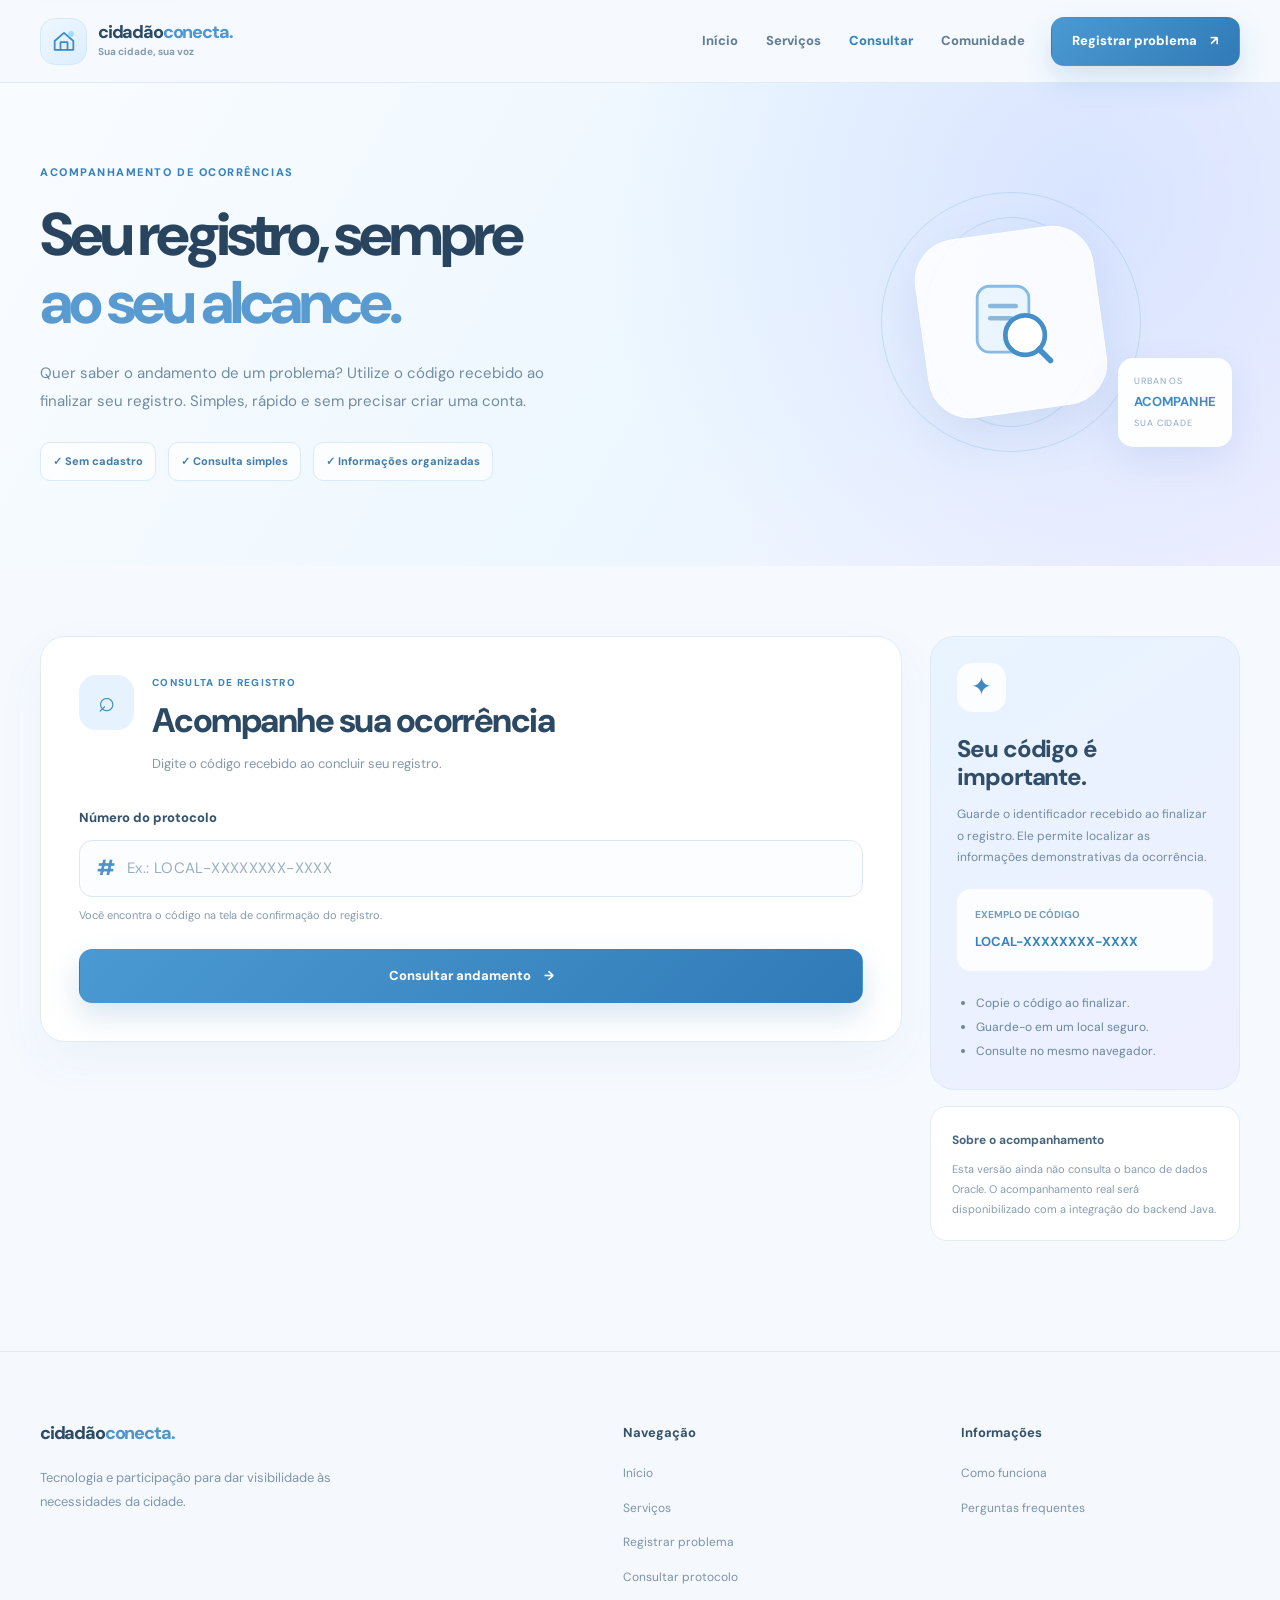
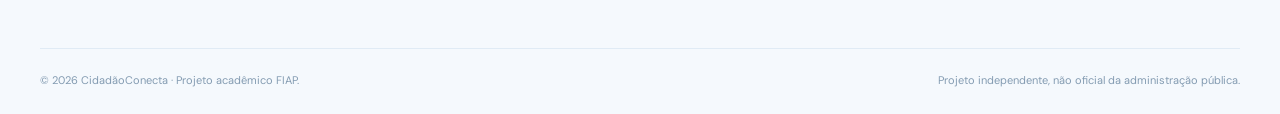
==== frontend/consultar.html @ 9c18b6f5 "feat: versao inicial do CidadaoConecta" ====
<!DOCTYPE html>
<html lang="pt-BR">
<head>
  <meta charset="UTF-8">
  <meta name="viewport"
        content="width=device-width, initial-scale=1.0">
  <meta name="theme-color" content="#f5f9ff">

  <meta name="description"
        content="Consulte o andamento demonstrativo de uma ocorrência no CidadãoConecta utilizando seu protocolo.">

  <title>Consultar ocorrência | CidadãoConecta</title>

  <!-- ESTILOS -->
  <link rel="stylesheet" href="./CSS/style.css">
  <link rel="stylesheet" href="./CSS/consultar.css">

  <!-- SCRIPTS -->
  <script src="./JS/main.js" defer></script>
  <script src="./JS/consultar.js" defer></script>
</head>

<body class="pagina-consultar">

  <a href="#conteudo" class="pular-conteudo">
    Pular para o conteúdo
  </a>

  <!-- CABEÇALHO -->

  <header class="cabecalho" id="topo">
    <div class="container cabecalho-interno">

      <a href="./index.html"
         class="marca"
         aria-label="CidadãoConecta, página inicial">

        <span class="marca-simbolo" aria-hidden="true">
          <svg width="28" height="28"
               viewBox="0 0 48 48"
               fill="none">
            <path d="M8 24L24 10L40 24V39H8V24Z"
                  stroke="currentColor"
                  stroke-width="3"
                  stroke-linecap="round"
                  stroke-linejoin="round"/>

            <path d="M18 39V26H30V39"
                  stroke="currentColor"
                  stroke-width="3"
                  stroke-linecap="round"
                  stroke-linejoin="round"/>

            <circle cx="36" cy="12" r="5"
                    fill="#A2DDF9"/>
          </svg>
        </span>

        <span class="marca-texto">
          <strong>cidadão<span>conecta.</span></strong>
          <small>Sua cidade, sua voz</small>
        </span>
      </a>

      <nav class="navegacao" aria-label="Menu principal">
        <a href="./index.html">Início</a>
        <a href="./servicos.html">Serviços</a>
      </nav>

      <a href="./registrar.html"
         class="botao botao-primario botao-cabecalho">
        Registrar problema
        <span aria-hidden="true">↗</span>
      </a>

      <button class="botao-menu"
              type="button"
              id="botaoMenu"
              aria-label="Abrir menu"
              aria-controls="menuMobile"
              aria-expanded="false">
        <span></span>
        <span></span>
        <span></span>
      </button>
    </div>

    <nav class="menu-mobile"
         id="menuMobile"
         aria-label="Menu para celular"
         hidden>

      <a href="./index.html">Início</a>
      <a href="./servicos.html">Serviços</a>
      <a href="./consultar.html" aria-current="page">
        Consultar protocolo
      </a>

      <a href="./registrar.html"
         class="menu-mobile-destaque">
        Registrar problema
      </a>
    </nav>
  </header>

  <main id="conteudo">

    <!-- APRESENTAÇÃO -->

    <section class="consulta-hero">
      <div class="container consulta-hero-grid">

        <div class="consulta-hero-texto">

          <span class="sobretitulo">
            ACOMPANHAMENTO DE OCORRÊNCIAS
          </span>

          <h1>
            Seu registro, sempre
            <span>ao seu alcance.</span>
          </h1>

          <p>
            Quer saber o andamento de um problema?
            Utilize o código recebido ao finalizar
            seu registro. Simples, rápido e sem precisar
            criar uma conta.
          </p>

          <div class="consulta-beneficios">
            <span>✓ Sem cadastro</span>
            <span>✓ Consulta simples</span>
            <span>✓ Informações organizadas</span>
          </div>

        </div>

        <div class="consulta-ilustracao" aria-hidden="true">
          <div class="consulta-orbita consulta-orbita-um"></div>
          <div class="consulta-orbita consulta-orbita-dois"></div>

          <div class="consulta-icone-grande">
            <svg width="94" height="94"
                 viewBox="0 0 100 100"
                 fill="none">

              <rect x="14" y="12"
                    width="55" height="70"
                    rx="13"
                    fill="#EAF5FF"
                    stroke="#86BBE4"
                    stroke-width="3"/>

              <path d="M28 33H55"
                    stroke="#89B8DC"
                    stroke-width="5"
                    stroke-linecap="round"/>

              <path d="M28 46H50"
                    stroke="#89B8DC"
                    stroke-width="5"
                    stroke-linecap="round"/>

              <circle cx="65" cy="64"
                      r="21"
                      fill="#FFFFFF"
                      stroke="#448FC8"
                      stroke-width="5"/>

              <path d="M80 79L92 91"
                    stroke="#448FC8"
                    stroke-width="6"
                    stroke-linecap="round"/>
            </svg>
          </div>

          <div class="consulta-selo">
            <small>URBAN OS</small>
            <strong>ACOMPANHE</strong>
            <span>SUA CIDADE</span>
          </div>
        </div>

      </div>
    </section>

    <!-- ÁREA DE CONSULTA -->

    <section class="consulta-conteudo"
             aria-labelledby="tituloConsulta">

      <div class="container consulta-layout">

        <div class="consulta-coluna-principal">

          <div class="consulta-painel">

            <div class="consulta-painel-cabecalho">
              <span class="consulta-painel-icone"
                    aria-hidden="true">⌕</span>

              <div>
                <span class="consulta-etiqueta">
                  CONSULTA DE REGISTRO
                </span>

                <h2 id="tituloConsulta">
                  Acompanhe sua ocorrência
                </h2>

                <p>
                  Digite o código recebido ao concluir
                  seu registro.
                </p>
              </div>
            </div>

            <form id="formConsulta" novalidate>

              <label for="protocolo">
                Número do protocolo
              </label>

              <div class="consulta-campo">
                <span aria-hidden="true">#</span>

                <input type="text"
                       id="protocolo"
                       name="protocolo"
                       placeholder="Ex.: LOCAL-XXXXXXXX-XXXX"
                       autocomplete="off"
                       spellcheck="false"
                       maxlength="80"
                       required>
              </div>

              <p class="consulta-campo-ajuda">
                Você encontra o código na tela
                de confirmação do registro.
              </p>

              <div id="mensagemConsulta"
                   class="consulta-mensagem"
                   role="status"
                   aria-live="polite"
                   hidden></div>

              <button type="submit"
                      class="botao botao-primario consulta-botao">
                Consultar andamento
                <span aria-hidden="true">→</span>
              </button>

            </form>
          </div>

          <!-- RESULTADO INICIALMENTE OCULTO -->

          <section id="resultadoConsulta"
                   class="consulta-resultado"
                   aria-labelledby="resultadoTitulo"
                   hidden>

            <div class="resultado-cabecalho">
              <div>
                <span class="consulta-etiqueta">
                  REGISTRO ENCONTRADO
                </span>
                <h2 id="resultadoTitulo">
                  Detalhes da ocorrência
                </h2>
              </div>

              <span class="resultado-status">
                Registro demonstrativo
              </span>
            </div>

            <div class="resultado-protocolo">
              <span>IDENTIFICADOR LOCAL</span>
              <strong id="resultadoCodigo"></strong>
            </div>

            <div class="resultado-informacoes">

              <div class="resultado-item">
                <small>Título</small>
                <strong id="resultadoNome"></strong>
              </div>

              <div class="resultado-item">
                <small>Categoria</small>
                <strong id="resultadoCategoria"></strong>
              </div>

              <div class="resultado-item">
                <small>Bairro</small>
                <strong id="resultadoBairro"></strong>
              </div>

              <div class="resultado-item">
                <small>Cidade / UF</small>
                <strong id="resultadoCidade"></strong>
              </div>

              <div class="resultado-item">
                <small>Data do registro</small>
                <strong id="resultadoData"></strong>
              </div>

              <div class="resultado-item">
                <small>Situação</small>
                <strong id="resultadoSituacao">
                  Registrada localmente
                </strong>
              </div>

            </div>

            <div class="resultado-descricao">
              <h3>Descrição do problema</h3>
              <p id="resultadoDescricao"></p>
            </div>

            <!-- HISTÓRICO -->

            <div class="resultado-historico">

              <span class="consulta-etiqueta">
                HISTÓRICO DA OCORRÊNCIA
              </span>

              <h3>Andamento do registro</h3>

              <ol class="consulta-linha-tempo">

                <li class="concluido">
                  <span class="historico-marcador"
                        aria-hidden="true">✓</span>

                  <div>
                    <strong>Registro demonstrativo criado</strong>
                    <p id="historicoData"></p>
                  </div>
                </li>

                <li class="pendente">
                  <span class="historico-marcador"
                        aria-hidden="true"></span>

                  <div>
                    <strong>Aguardando integração</strong>
                    <p>
                      Ainda não existe análise de um
                      órgão público para este registro.
                    </p>
                  </div>
                </li>

              </ol>
            </div>

            <div class="resultado-aviso">
              <span aria-hidden="true">ⓘ</span>
              <p>
                Este registro foi salvo apenas neste
                navegador, como demonstração acadêmica.
                Não representa um protocolo oficial
                nem uma solicitação enviada à prefeitura.
              </p>
            </div>

            <div class="resultado-acoes">
              <button type="button"
                      id="novaConsulta"
                      class="botao botao-secundario">
                Consultar outro protocolo
              </button>

              <a href="./registrar.html"
                 class="botao botao-primario">
                Registrar outro problema
                <span aria-hidden="true">↗</span>
              </a>
            </div>

          </section>

        </div>

        <!-- INFORMAÇÕES LATERAIS -->

        <aside class="consulta-ajuda"
               aria-label="Orientações sobre a consulta">

          <div class="consulta-ajuda-card">

            <span class="ajuda-icone-consulta"
                  aria-hidden="true">✦</span>

            <h2>Seu código é importante.</h2>

            <p>
              Guarde o identificador recebido
              ao finalizar o registro.
              Ele permite localizar as informações
              demonstrativas da ocorrência.
            </p>

            <div class="consulta-exemplo">
              <small>EXEMPLO DE CÓDIGO</small>
              <strong>LOCAL-XXXXXXXX-XXXX</strong>
            </div>

            <ul class="consulta-dicas">
              <li>Copie o código ao finalizar.</li>
              <li>Guarde-o em um local seguro.</li>
              <li>Consulte no mesmo navegador.</li>
            </ul>
          </div>

          <div class="consulta-nota">

            <strong>Sobre o acompanhamento</strong>

            <p>
              Esta versão ainda não consulta
              o banco de dados Oracle.
              O acompanhamento real será
              disponibilizado com a integração
              do backend Java.
            </p>
          </div>

        </aside>

      </div>
    </section>

  </main>

  <!-- RODAPÉ -->

  <footer class="rodape">
    <div class="container">

      <div class="rodape-principal">

        <div class="rodape-marca">
          <strong>cidadão<span>conecta.</span></strong>

          <p>
            Tecnologia e participação para dar
            visibilidade às necessidades da cidade.
          </p>
        </div>

        <div class="rodape-links">
          <strong>Navegação</strong>

          <a href="./index.html">Início</a>
          <a href="./servicos.html">Serviços</a>
          <a href="./registrar.html">Registrar problema</a>
          <a href="./consultar.html">Consultar protocolo</a>
        </div>

        <div class="rodape-links">
          <strong>Informações</strong>

          <a href="./index.html#como-funciona">
            Como funciona
          </a>

          <a href="./index.html#duvidas">
            Perguntas frequentes
          </a>
        </div>
      </div>

      <div class="rodape-inferior">
        <span>
          © 2026 CidadãoConecta · Projeto acadêmico FIAP.
        </span>

        <span>
          Projeto independente, não oficial
          da administração pública.
        </span>
      </div>

    </div>
  </footer>

</body>
</html>
---- frontend/CSS/style.css ----
/* ======================================================
   CIDADÃOCONECTA — URBAN OS
   STYLE.CSS — ESTILOS GLOBAIS + PÁGINA INICIAL

   Estrutura:
   frontend/
     CSS/style.css
     CSS/servicos.css
     CSS/registrar.css
     JS/main.js
     JS/registrar.js
     index.html
     servicos.html
     registrar.html
   ====================================================== */

@import url("https://fonts.googleapis.com/css2?family=DM+Sans:wght@400;500;600;700;800&display=swap");

/* ======================================================
   01 — IDENTIDADE VISUAL
   ====================================================== */

:root {
  --azul-escuro: #253f59;
  --azul-medio: #367fbb;
  --azul: #428fc9;
  --azul-claro: #e5f2fc;
  --azul-suave: #f2f8ff;

  --branco: #ffffff;
  --fundo: #f6faff;

  --texto: #28445f;
  --texto-secundario: #728ca4;

  --borda: #e0ebf5;
  --verde: #238b65;

  --raio: 18px;
  --container: 1200px;

  --sombra: 0 18px 45px rgba(45, 91, 139, 0.08);

  --fonte: "DM Sans", "Segoe UI", Arial, sans-serif;
}

/* ======================================================
   02 — RESET E CONFIGURAÇÕES GERAIS
   ====================================================== */

*,
*::before,
*::after {
  box-sizing: border-box;
}

html {
  scroll-behavior: smooth;
}

body {
  margin: 0;
  min-width: 320px;

  background: var(--fundo);
  color: var(--texto);

  font-family: var(--fonte);
  font-size: 14px;
  line-height: 1.65;

  -webkit-font-smoothing: antialiased;
}

[hidden] {
  display: none !important;
}

a {
  color: inherit;
  text-decoration: none;
}

button,
input,
textarea,
select {
  font: inherit;
}

button {
  cursor: pointer;
}

img,
svg {
  max-width: 100%;
}

img {
  height: auto;
}

h1,
h2,
h3,
p {
  margin-top: 0;
}

h1,
h2,
h3 {
  line-height: 1.2;
  letter-spacing: -0.045em;
}

h1 {
  font-weight: 800;
}

h2 {
  font-size: clamp(28px, 3vw, 42px);
  font-weight: 800;
}

h3 {
  font-size: 20px;
  font-weight: 800;
}

p {
  line-height: 1.8;
}

:focus-visible {
  outline: 3px solid #4c9edc;
  outline-offset: 3px;
}

.container {
  width: min(calc(100% - 48px), var(--container));
  margin-inline: auto;
}

/* Acessibilidade */

.pular-conteudo {
  position: fixed;
  z-index: 1000;

  top: -100px;
  left: 15px;

  padding: 12px 20px;

  background: #ffffff;
  border: 1px solid var(--borda);
  border-radius: 10px;

  color: var(--azul-escuro);
  box-shadow: var(--sombra);
}

.pular-conteudo:focus {
  top: 12px;
}

/* ======================================================
   03 — CABEÇALHO GLOBAL
   ====================================================== */

.cabecalho {
  position: relative;
  z-index: 50;

  background: rgba(246, 250, 255, 0.93);
  border-bottom: 1px solid var(--borda);

  backdrop-filter: blur(18px);
  -webkit-backdrop-filter: blur(18px);
}

.cabecalho-interno {
  display: flex;
  align-items: center;
  gap: 26px;

  min-height: 82px;
}

.marca {
  display: inline-flex;
  align-items: center;
  gap: 11px;

  flex-shrink: 0;
}

.marca-simbolo {
  display: grid;
  place-items: center;

  width: 47px;
  height: 47px;

  flex-shrink: 0;

  color: #398bc9;

  background: linear-gradient(
    140deg,
    #eef8ff,
    #dceeff
  );

  border: 1px solid #d3e8f9;
  border-radius: 15px;
}

.marca-simbolo svg {
  display: block;
}

.marca-texto {
  display: flex;
  flex-direction: column;
  gap: 0;
}

.marca-texto strong,
.rodape-marca strong {
  color: #2b4b66;

  font-size: 18px;
  font-weight: 800;
  letter-spacing: -0.065em;

  line-height: 1.3;
}

.marca-texto strong span,
.rodape-marca strong span {
  color: #4e96cf;
}

.marca-texto small {
  color: #829bb2;

  font-size: 10px;
  font-weight: 700;
}

/* Navegação desktop */

.navegacao {
  display: flex;
  align-items: center;
  justify-content: flex-end;
  gap: 28px;

  margin-left: auto;
}

.navegacao a {
  position: relative;

  color: #617e98;

  font-size: 13px;
  font-weight: 800;

  transition: color 0.2s ease;
}

.navegacao a:hover,
.navegacao a.ativo,
.navegacao a[aria-current="page"] {
  color: #2f83c0;
}

/* ======================================================
   04 — BOTÕES GLOBAIS
   ====================================================== */

.botao {
  display: inline-flex;
  align-items: center;
  justify-content: center;
  gap: 13px;

  min-height: 49px;
  padding: 12px 20px;

  border: 1px solid transparent;
  border-radius: 13px;

  font-size: 13px;
  font-weight: 800;
  line-height: 1.4;

  text-align: center;
  text-decoration: none;

  cursor: pointer;

  transition:
    background 0.2s ease,
    transform 0.2s ease,
    box-shadow 0.2s ease,
    border-color 0.2s ease;
}

.botao:hover {
  transform: translateY(-2px);
}

.botao:active {
  transform: translateY(0);
}

.botao-primario {
  color: #ffffff;

  background: linear-gradient(
    135deg,
    #4b99d2,
    #307bb7
  );

  box-shadow:
    0 13px 30px rgba(48, 123, 183, 0.19);
}

.botao-primario:hover {
  color: #ffffff;

  background: linear-gradient(
    135deg,
    #3988c6,
    #296fa9
  );

  box-shadow:
    0 17px 34px rgba(48, 123, 183, 0.23);
}

.botao-secundario {
  color: #386d98;

  background: rgba(255, 255, 255, 0.88);
  border-color: #d2e4f3;
}

.botao-secundario:hover {
  background: #eaf5ff;
  color: #286da4;
}

.botao-cabecalho {
  flex-shrink: 0;
}

.botao-grande {
  min-height: 57px;
  padding: 16px 23px;

  font-size: 14px;
}

.botao-icone {
  font-size: 24px;
  line-height: 1;
}

/* ======================================================
   05 — MENU MOBILE
   ====================================================== */

.botao-menu {
  display: none;
  flex-direction: column;
  justify-content: center;
  gap: 5px;

  width: 42px;
  height: 42px;

  margin-left: auto;
  padding: 11px;

  background: #e5f2fc;

  border: 1px solid #d6e8f8;
  border-radius: 12px;
}

.botao-menu span {
  width: 100%;
  height: 2px;

  background: #397db3;
  border-radius: 10px;
}

.menu-mobile {
  display: none;
}

/* ======================================================
   06 — COMPONENTES DE SEÇÕES
   ====================================================== */

.secao {
  padding: 100px 0;
}

.sobretitulo {
  display: block;

  margin-bottom: 20px;

  color: #3681c0;

  font-size: 11px;
  font-weight: 800;
  letter-spacing: 0.14em;
}

.cabecalho-secao {
  display: flex;
  align-items: flex-end;
  justify-content: space-between;
  gap: 35px;

  margin-bottom: 40px;
}

.cabecalho-secao h2 {
  margin-bottom: 0;
}

.cabecalho-secao > p {
  max-width: 420px;
  margin: 0;

  color: var(--texto-secundario);
  font-size: 14px;
}

.cabecalho-secao.centralizado {
  flex-direction: column;
  align-items: center;

  gap: 8px;

  text-align: center;
}

.cabecalho-secao.centralizado p {
  max-width: 570px;
}

.link-texto {
  display: inline-flex;
  align-items: center;
  gap: 12px;

  color: #347fb9;
  font-weight: 800;
}

.link-texto:hover {
  color: #205e91;
}

/* ======================================================
   07 — HOME: HERO PRINCIPAL
   ====================================================== */

.hero {
  position: relative;
  overflow: hidden;

  padding: 115px 0 100px;

  background:
    radial-gradient(
      circle at 78% 36%,
      rgba(207, 224, 255, 0.67),
      transparent 42%
    ),
    linear-gradient(
      115deg,
      #f8fcff,
      #edf7ff 56%,
      #eeefff
    );
}

.hero-grid {
  display: grid;

  grid-template-columns:
    minmax(0, 1fr)
    minmax(0, 1fr);

  align-items: center;
  gap: 42px;
}

.hero-conteudo {
  position: relative;
  z-index: 2;

  min-width: 0;
}

.etiqueta {
  display: inline-flex;
  align-items: center;
  gap: 10px;

  padding: 8px 14px;
  margin-bottom: 28px;

  color: #3281bd;
  background: rgba(255, 255, 255, 0.78);

  border: 1px solid #d5e8f8;
  border-radius: 40px;

  font-size: 10px;
  font-weight: 800;
  letter-spacing: 0.1em;
}

.etiqueta-ponto,
.ponto-online {
  display: inline-block;

  width: 8px;
  height: 8px;

  flex-shrink: 0;

  background: #62c8b3;
  border-radius: 50%;

  box-shadow:
    0 0 0 4px rgba(98, 200, 179, 0.14);
}

.hero h1 {
  max-width: 610px;

  margin-bottom: 25px;

  color: var(--azul-escuro);

  font-size: clamp(46px, 5.2vw, 72px);
  line-height: 1.07;
  letter-spacing: -0.07em;
}

.hero h1 span {
  display: block;
  color: #5c9bd0;
}

.hero-descricao {
  max-width: 550px;

  color: #6e8ba5;
  font-size: 16px;
}

.hero-botoes {
  display: flex;
  flex-wrap: wrap;
  gap: 12px;

  margin-top: 33px;
}

.hero-confiança {
  display: flex;
  align-items: center;
  gap: 12px;

  margin-top: 35px;

  color: #7b95ac;
  font-size: 12px;
}

.hero-confiança strong {
  display: block;
  color: #4b6d8b;
}

.icone-confiança {
  display: grid;
  place-items: center;

  width: 40px;
  height: 40px;

  flex-shrink: 0;

  color: #3e8dc3;
  background: #e2f1fc;

  border-radius: 13px;
}

/* ======================================================
   08 — HOME: ILUSTRAÇÃO DA CIDADE
   ====================================================== */

.urban-visual {
  position: relative;

  display: grid;
  place-items: center;

  min-width: 0;
  min-height: 490px;
}

.urban-grade {
  position: absolute;
  inset: 35px;

  opacity: 0.22;

  background-image:
    radial-gradient(#78acdc 1px, transparent 1px);

  background-size: 24px 24px;

  mask-image:
    radial-gradient(circle, #000, transparent 74%);
}

.urban-orbita {
  position: absolute;

  width: 96%;
  aspect-ratio: 1;

  border: 1px solid rgba(130, 181, 224, 0.25);
  border-radius: 50%;
}

.urban-painel {
  position: relative;
  z-index: 2;

  width: 100%;
  overflow: hidden;

  background: rgba(255, 255, 255, 0.64);

  border: 1px solid #ffffff;
  border-radius: 29px;

  box-shadow:
    0 28px 80px rgba(70, 120, 180, 0.15);

  backdrop-filter: blur(15px);
  -webkit-backdrop-filter: blur(15px);
}

.urban-painel-topo,
.urban-painel-base {
  display: flex;
  justify-content: space-between;
  align-items: center;
  gap: 12px;

  padding: 17px 21px;

  color: #7298b6;

  font-size: 9px;
  font-weight: 800;
  letter-spacing: 0.1em;
}

.urban-painel-topo span {
  display: flex;
  align-items: center;
  gap: 9px;
}

.cidade-ilustracao {
  display: block;

  width: 100%;
  height: auto;
}

.urban-painel-base {
  border-top: 1px solid #e1eff8;
}

.cartao-flutuante {
  position: absolute;
  z-index: 3;

  display: flex;
  align-items: center;
  gap: 11px;

  padding: 14px 17px;

  background: rgba(255, 255, 255, 0.94);

  border: 1px solid #ffffff;
  border-radius: 18px;

  box-shadow:
    0 18px 45px rgba(58, 105, 161, 0.13);
}

.flutuante-superior {
  top: 70px;
  right: -22px;
}

.flutuante-inferior {
  bottom: 30px;
  left: -28px;
}

.flutuante-icone {
  display: grid;
  place-items: center;

  width: 36px;
  height: 36px;

  border-radius: 11px;
  font-size: 18px;
}

.flutuante-icone.azul {
  color: #397fbb;
  background: #e4f2fc;
}

.flutuante-icone.lilas {
  color: #7778ca;
  background: #eeeefe;
}

.cartao-flutuante small {
  display: block;

  color: #91a4b5;
  font-size: 10px;
}

.cartao-flutuante strong {
  display: block;

  color: #315470;
  font-size: 12px;
}

.flutuante-check {
  display: grid;
  place-items: center;

  width: 22px;
  height: 22px;

  color: #279a72;
  background: #e0f6ee;

  border-radius: 50%;
}

/* ======================================================
   09 — HOME: SERVIÇOS
   ====================================================== */

.servicos {
  background: #ffffff;
}

.grade-servicos {
  display: grid;
  grid-template-columns: repeat(3, minmax(0, 1fr));
  gap: 18px;
}

.servico-card {
  display: flex;
  flex-direction: column;
  align-items: flex-start;

  min-width: 0;
  min-height: 305px;
  padding: 29px;

  background: #f8fbfe;

  border: 1px solid var(--borda);
  border-radius: 25px;

  transition:
    transform 0.2s ease,
    border-color 0.2s ease,
    box-shadow 0.2s ease;
}

a.servico-card:hover {
  transform: translateY(-4px);

  border-color: #a8cfee;

  box-shadow:
    0 18px 40px rgba(63, 118, 174, 0.07);
}

.servico-destaque {
  background:
    linear-gradient(135deg, #e8f5ff, #f4f7ff);

  border-color: #cae2f7;
}

.servico-numero {
  color: #739abb;

  font-size: 10px;
  font-weight: 800;
  letter-spacing: 0.12em;
}

.servico-icone {
  display: grid;
  place-items: center;

  width: 55px;
  height: 55px;

  margin: 24px 0;

  color: #3d8cca;
  background: #e1f1fc;

  border-radius: 17px;

  font-size: 29px;
  line-height: 1;
}

.servico-card h3 {
  margin-bottom: 10px;

  color: #2b4963;
}

.servico-card p {
  margin: 0 0 24px;

  color: #7690a9;
  font-size: 13px;
}

.servico-rodape {
  display: flex;
  justify-content: space-between;
  gap: 15px;

  width: 100%;
  margin-top: auto;

  color: #3f86bd;

  font-size: 12px;
  font-weight: 800;
}

/* ======================================================
   10 — HOME: CATEGORIAS
   ====================================================== */

.categorias {
  background: #f5faff;
}

.categorias-layout {
  display: grid;
  grid-template-columns:
    minmax(0, 0.85fr)
    minmax(0, 1.15fr);

  align-items: center;
  gap: 80px;
}

.categorias-apresentacao h2 span,
.acompanhamento-texto h2 span {
  display: block;
  color: #609ed1;
}

.categorias-apresentacao > p,
.acompanhamento-texto > p {
  color: #758ea5;
  font-size: 14px;
}

.categorias-decoracao {
  position: relative;

  width: 160px;
  height: 95px;

  margin-top: 42px;
}

.categorias-decoracao span {
  position: absolute;

  width: 70px;
  height: 70px;

  border: 1px solid #a9cbe6;
  border-radius: 50%;
}

.categorias-decoracao span:nth-child(2) {
  left: 38px;
  top: 14px;
}

.categorias-decoracao b {
  position: absolute;

  top: 22px;
  left: 40px;

  color: #4b94c9;
  font-size: 25px;
}

.grade-categorias {
  display: grid;
  grid-template-columns: repeat(2, minmax(0, 1fr));
  gap: 15px;
}

.categoria-card {
  min-width: 0;
  min-height: 180px;
  padding: 25px;

  background: #ffffff;

  border: 1px solid #e0eaf3;
  border-radius: 22px;
}

.categoria-card h3 {
  margin: 16px 0 8px;
  font-size: 17px;
}

.categoria-card p {
  margin: 0;

  color: #7c94aa;
  font-size: 12px;
}

.categoria-larga {
  display: flex;
  align-items: center;
  gap: 22px;

  grid-column: 1 / -1;

  min-height: 140px;
}

.categoria-larga h3 {
  margin-top: 0;
}

.categoria-icone {
  display: grid;
  place-items: center;

  width: 49px;
  height: 49px;

  flex-shrink: 0;

  color: #428bc4;
  background: #e4f2ff;

  border-radius: 15px;
  font-size: 24px;
}

.categoria-lilas {
  color: #7975c8;
  background: #eeedff;
}

.categoria-ciano {
  color: #3997b6;
  background: #e6f7fc;
}

.categoria-verde {
  color: #419b88;
  background: #e7f8f1;
}

.categoria-perola {
  color: #7185c8;
  background: #f0f0fc;
}

/* ======================================================
   11 — HOME: COMO FUNCIONA
   ====================================================== */

.funcionamento {
  background: #ffffff;
}

.grade-etapas {
  display: grid;
  grid-template-columns: repeat(3, minmax(0, 1fr));
  gap: 22px;
}

.etapa-card {
  position: relative;

  min-width: 0;
  padding: 30px;

  background: #f7fbff;

  border: 1px solid var(--borda);
  border-radius: 24px;
}

.etapa-numero {
  color: #5d94c0;

  font-size: 11px;
  font-weight: 800;
}

.etapa-icone {
  display: grid;
  place-items: center;

  width: 57px;
  height: 57px;

  margin: 25px 0;

  color: #3b89c5;
  background: #e3f2ff;

  border-radius: 18px;
  font-size: 28px;
}

.etapa-card p {
  margin: 0;

  color: #7890a6;
  font-size: 13px;
}

/* ======================================================
   12 — HOME: ACOMPANHAMENTO
   ====================================================== */

.acompanhamento {
  background:
    linear-gradient(140deg, #f1f8ff, #eef1ff);
}

.acompanhamento-layout {
  display: grid;

  grid-template-columns:
    minmax(0, 1fr)
    minmax(0, 1fr);

  align-items: center;
  gap: 70px;
}

.acompanhamento-texto .botao {
  margin-top: 12px;
}

.painel-acompanhamento {
  min-width: 0;
  padding: 27px;

  background: rgba(255, 255, 255, 0.82);

  border: 1px solid #ffffff;
  border-radius: 25px;

  box-shadow: var(--sombra);
}

.painel-topo,
.registro-topo {
  display: flex;
  align-items: center;
  justify-content: space-between;
  gap: 15px;

  color: #7899b4;

  font-size: 10px;
  font-weight: 800;
  letter-spacing: 0.07em;
}

.ocorrencia-cabecalho {
  display: flex;
  align-items: center;
  gap: 13px;

  padding: 24px 0;

  border-bottom: 1px solid var(--borda);
}

.ocorrencia-cabecalho > div {
  flex: 1;
  min-width: 0;
}

.ocorrencia-cabecalho strong,
.ocorrencia-cabecalho small {
  display: block;
}

.ocorrencia-cabecalho strong {
  font-size: 13px;
}

.ocorrencia-cabecalho small {
  color: #8ba0b4;
  font-size: 11px;
}

.ocorrencia-simbolo,
.registro-icone {
  display: grid;
  place-items: center;

  width: 49px;
  height: 49px;

  flex-shrink: 0;

  color: #468cc2;
  background: #e4f1fc;

  border-radius: 14px;
  font-size: 25px;
}

.status {
  display: inline-flex;
  align-items: center;

  padding: 6px 9px;

  border-radius: 8px;

  font-size: 10px;
  font-weight: 800;
  white-space: nowrap;
}

.status-analise {
  color: #9f762b;
  background: #fff4d9;
}

.linha-tempo {
  margin: 25px 0;
  padding: 0;
  list-style: none;
}

.linha-tempo li {
  position: relative;

  display: flex;
  gap: 15px;

  padding-bottom: 21px;
}

.linha-tempo li:not(:last-child)::before {
  content: "";

  position: absolute;

  top: 24px;
  left: 11px;

  height: calc(100% - 21px);

  border-left: 2px solid #e1ebf5;
}

.marcador {
  position: relative;
  z-index: 1;

  width: 24px;
  height: 24px;

  flex-shrink: 0;

  background: #eaf1f7;

  border: 5px solid #d7e3ec;
  border-radius: 50%;
}

.concluida .marcador {
  display: grid;
  place-items: center;

  color: #ffffff;
  background: #3ba78c;
  border: 0;
}

.atual .marcador {
  background: #4c96d0;
  border-color: #d3eafb;
}

.linha-tempo strong {
  display: block;
  margin-bottom: 4px;

  font-size: 13px;
}

.linha-tempo p {
  margin: 0;

  color: #8399ac;
  font-size: 11px;
}

.painel-aviso {
  padding: 13px;

  color: #718fa8;
  background: #edf7ff;

  border-radius: 10px;

  font-size: 11px;
}

/* ======================================================
   13 — HOME: COMUNIDADE
   ====================================================== */

.comunidade {
  background: #ffffff;
}

.comunidade-grade {
  display: grid;
  grid-template-columns: repeat(2, minmax(0, 1fr));
  gap: 22px;
}

.registro-card,
.comunidade-destaque {
  min-width: 0;
  min-height: 330px;

  padding: 33px;
  border-radius: 25px;
}

.registro-card {
  background: #f8fbff;
  border: 1px solid var(--borda);
}

.registro-icone {
  margin: 30px 0 20px;
}

.registro-card p,
.comunidade-destaque p {
  color: #758da5;
  font-size: 13px;
}

.registro-informacoes,
.registro-rodape {
  display: flex;
  flex-wrap: wrap;
  justify-content: space-between;
  gap: 12px;

  color: #7895af;
  font-size: 11px;
}

.registro-rodape {
  padding-top: 18px;
  margin-top: 20px;

  border-top: 1px solid var(--borda);
}

.comunidade-destaque {
  position: relative;
  overflow: hidden;

  background:
    linear-gradient(140deg, #eaf7ff, #edeeff);

  border: 1px solid #dfeaf9;
}

.destaque-etiqueta {
  color: #4989bb;

  font-size: 10px;
  font-weight: 800;
  letter-spacing: 0.1em;
}

.comunidade-destaque h3 {
  position: relative;
  z-index: 1;

  max-width: 420px;
  margin: 22px 0;

  font-size: 27px;
}

.comunidade-destaque > p,
.comunidade-destaque .link-texto {
  position: relative;
  z-index: 1;
}

.destaque-circulo {
  position: absolute;

  right: -80px;
  bottom: -80px;

  width: 240px;
  height: 240px;

  border: 1px solid #c8d9f5;
  border-radius: 50%;
}

/* ======================================================
   14 — HOME: PERGUNTAS FREQUENTES
   ====================================================== */

.perguntas {
  background: #f6faff;
}

.perguntas-layout {
  display: grid;

  grid-template-columns:
    minmax(0, 0.7fr)
    minmax(0, 1.3fr);

  gap: 75px;
}

.perguntas-intro p {
  color: #7e94a9;
}

.perguntas-lista {
  display: grid;
  gap: 12px;
}

.pergunta-item {
  padding: 20px 22px;

  background: #ffffff;

  border: 1px solid var(--borda);
  border-radius: 15px;
}

.pergunta-item summary {
  display: flex;
  align-items: center;
  justify-content: space-between;
  gap: 16px;

  font-weight: 800;
  cursor: pointer;

  list-style: none;
}

.pergunta-item summary::-webkit-details-marker {
  display: none;
}

.pergunta-item summary span {
  color: #4989bb;
  font-size: 20px;
}

.pergunta-item p {
  margin: 12px 0 0;

  color: #768fa6;
  font-size: 13px;
}

/* ======================================================
   15 — HOME: CHAMADA FINAL
   ====================================================== */

.chamada-final {
  padding: 50px 0 110px;
  background: #f6faff;
}

.chamada-painel {
  padding: 70px 40px;

  background:
    linear-gradient(135deg, #e9f6ff, #f0efff);

  border: 1px solid #dae9f9;
  border-radius: 30px;

  text-align: center;
}

.chamada-painel h2 {
  margin-bottom: 15px;
}

.chamada-painel h2 span {
  display: block;
  color: #5595c9;
}

.chamada-painel p {
  color: #748ba2;
}

.chamada-painel .botao {
  margin-top: 17px;
}

/* ======================================================
   16 — RODAPÉ GLOBAL
   ====================================================== */

.rodape {
  padding: 70px 0 25px;

  background: #f5f9fd;

  border-top: 1px solid var(--borda);
}

.rodape-principal {
  display: grid;

  grid-template-columns:
    minmax(0, 1.5fr)
    minmax(0, 0.8fr)
    minmax(0, 0.8fr);

  gap: 60px;
  padding-bottom: 60px;
}

.rodape-marca p {
  max-width: 315px;
  margin-top: 20px;

  color: #8096ad;
  font-size: 13px;
}

.rodape-links {
  display: flex;
  flex-direction: column;
  align-items: flex-start;
  gap: 15px;
}

.rodape-links strong {
  margin-bottom: 5px;

  color: #34526e;
  font-size: 13px;
}

.rodape-links a {
  color: #7c93ab;
  font-size: 12px;
}

.rodape-links a:hover {
  color: #317fb9;
}

.rodape-inferior {
  display: flex;
  justify-content: space-between;
  flex-wrap: wrap;
  gap: 15px;

  padding-top: 22px;

  color: #839bb1;

  border-top: 1px solid var(--borda);

  font-size: 11px;
}

/* ======================================================
   17 — TABLETS E NOTEBOOKS
   ====================================================== */

@media (max-width: 1100px) {

  .hero-grid {
    gap: 24px;
  }

  .hero h1 {
    font-size: clamp(43px, 5vw, 60px);
  }

  .categorias-layout {
    gap: 35px;
  }
}

/* ======================================================
   18 — MENU MOBILE E TELAS MÉDIAS
   ====================================================== */

@media (max-width: 900px) {

  .navegacao,
  .botao-cabecalho {
    display: none;
  }

  .botao-menu {
    display: flex;
  }

  .menu-mobile:not([hidden]) {
    display: flex;
    flex-direction: column;
    gap: 4px;

    padding: 12px 24px 22px;

    background: #f5faff;
    border-top: 1px solid var(--borda);
  }

  .menu-mobile a {
    display: block;

    padding: 13px 15px;

    color: #426884;
    border-radius: 10px;

    font-weight: 800;
  }

  .menu-mobile a:hover {
    background: #e8f3fc;
  }

  .menu-mobile-destaque {
    color: #ffffff !important;
    background: #3c87c0;
  }

  .hero-grid,
  .categorias-layout,
  .acompanhamento-layout,
  .perguntas-layout {
    grid-template-columns: 1fr;
    gap: 45px;
  }

  .hero-conteudo {
    max-width: 700px;
  }

  .urban-visual {
    min-height: 400px;
  }

  .grade-servicos {
    grid-template-columns:
      repeat(2, minmax(0, 1fr));
  }

  .grade-etapas {
    grid-template-columns: 1fr;
  }

  .rodape-principal {
    gap: 25px;
  }
}

/* ======================================================
   19 — CELULARES
   ====================================================== */

@media (max-width: 650px) {

  .container {
    width: min(calc(100% - 32px), var(--container));
  }

  .cabecalho-interno {
    min-height: 72px;
  }

  .marca-texto strong {
    font-size: 16px;
  }

  .hero {
    padding: 65px 0;
  }

  .hero h1 {
    font-size: clamp(38px, 10vw, 52px);
  }

  .hero-descricao {
    font-size: 14px;
  }

  .hero-botoes {
    flex-direction: column;
    align-items: stretch;
  }

  .hero-botoes .botao {
    width: 100%;
  }

  .urban-visual {
    min-height: 310px;
  }

  .cartao-flutuante {
    padding: 10px;
  }

  .flutuante-superior {
    right: 0;
    top: 25px;
  }

  .flutuante-inferior {
    left: 0;
    bottom: 5px;
  }

  .cartao-flutuante strong {
    font-size: 10px;
  }

  .secao {
    padding: 65px 0;
  }

  .cabecalho-secao {
    flex-direction: column;
    align-items: flex-start;
    gap: 17px;
  }

  .grade-servicos,
  .grade-categorias,
  .comunidade-grade {
    grid-template-columns: 1fr;
  }

  .servico-card {
    min-height: 275px;
  }

  .categoria-larga {
    grid-column: auto;
  }

  .rodape-principal {
    grid-template-columns:
      repeat(2, minmax(0, 1fr));
  }

  .rodape-marca {
    grid-column: 1 / -1;
  }

  .chamada-painel {
    padding: 40px 20px;
  }
}

/* ======================================================
   20 — CELULARES PEQUENOS
   ====================================================== */

@media (max-width: 420px) {

  .rodape-principal {
    grid-template-columns: 1fr;
  }

  .rodape-marca {
    grid-column: auto;
  }

  .ocorrencia-cabecalho {
    flex-wrap: wrap;
  }

  .cartao-flutuante {
    max-width: 190px;
  }
}

/* ======================================================
   21 — ACESSIBILIDADE
   ====================================================== */

@media (prefers-reduced-motion: reduce) {

  html {
    scroll-behavior: auto;
  }

  *,
  *::before,
  *::after {
    transition-duration: 0.01ms !important;
    animation-duration: 0.01ms !important;
  }
}
---- frontend/CSS/consultar.css ----
/* ==========================================
   CIDADÃOCONECTA — URBAN OS
   CONSULTAR OCORRÊNCIAS
   ========================================== */

.pagina-consultar {
  background: #f6faff;
}

.pagina-consultar [hidden] {
  display: none !important;
}

/* HERO */

.consulta-hero {
  position: relative;
  overflow: hidden;
  padding: 80px 0 85px;

  background:
    radial-gradient(
      circle at 85% 25%,
      rgba(198, 215, 255, .55),
      transparent 43%
    ),
    linear-gradient(
      120deg,
      #f9fcff,
      #edf7ff 55%,
      #f0efff
    );
}

.consulta-hero-grid {
  display: grid;
  grid-template-columns: 1.2fr .8fr;
  align-items: center;
  gap: 55px;
}

.consulta-hero-texto {
  min-width: 0;
}

.consulta-hero h1 {
  max-width: 720px;
  margin: 0 0 24px;

  color: #28445f;
  font-size: clamp(38px, 4.7vw, 65px);
  line-height: 1.12;
  letter-spacing: -.065em;
}

.consulta-hero h1 span {
  display: block;
  color: #599bd0;
}

.consulta-hero-texto > p {
  max-width: 550px;
  margin: 0;

  color: #708ba4;
  font-size: 15px;
  line-height: 1.85;
}

.consulta-beneficios {
  display: flex;
  flex-wrap: wrap;
  gap: 12px;
  margin-top: 27px;
}

.consulta-beneficios span {
  padding: 9px 12px;

  color: #437fae;
  background: rgba(255,255,255,.73);
  border: 1px solid #d9eaf8;
  border-radius: 10px;

  font-size: 11px;
  font-weight: 800;
}

/* ILUSTRAÇÃO */

.consulta-ilustracao {
  position: relative;
  display: grid;
  place-items: center;

  min-height: 300px;
}

.consulta-orbita {
  position: absolute;
  border: 1px solid rgba(116,172,220,.28);
  border-radius: 50%;
}

.consulta-orbita-um {
  width: 260px;
  height: 260px;
}

.consulta-orbita-dois {
  width: 210px;
  height: 210px;
  transform: scaleX(.83) rotate(40deg);
}

.consulta-icone-grande {
  position: relative;
  z-index: 1;
  display: grid;
  place-items: center;

  width: 180px;
  height: 180px;

  background: rgba(255,255,255,.85);
  border: 1px solid #ffffff;
  border-radius: 42px;

  box-shadow: 0 20px 50px rgba(71,127,181,.13);
  transform: rotate(-8deg);
}

.consulta-icone-grande svg {
  transform: rotate(8deg);
}

.consulta-selo {
  position: absolute;
  z-index: 2;

  right: 8px;
  bottom: 25px;

  display: flex;
  flex-direction: column;
  gap: 3px;

  padding: 16px;

  background: rgba(255,255,255,.95);
  border-radius: 15px;
  box-shadow: 0 14px 35px rgba(70,120,180,.12);
}

.consulta-selo small,
.consulta-selo span {
  color: #8da9bf;
  font-size: 9px;
  letter-spacing: .1em;
}

.consulta-selo strong {
  color: #408bc5;
  font-size: 13px;
}

/* CONTEÚDO */

.consulta-conteudo {
  padding: 70px 0 110px;
}

.consulta-layout {
  display: grid;
  grid-template-columns: minmax(0,1fr) 310px;
  align-items: start;
  gap: 28px;
}

.consulta-coluna-principal {
  display: grid;
  min-width: 0;
  gap: 20px;
}

/* PAINEL DE BUSCA */

.consulta-painel,
.consulta-resultado {
  min-width: 0;
  padding: 38px;

  background: #ffffff;
  border: 1px solid #e3ecf5;
  border-radius: 25px;

  box-shadow: 0 18px 48px rgba(62,103,151,.05);
}

.consulta-painel-cabecalho {
  display: flex;
  align-items: flex-start;
  gap: 18px;
  margin-bottom: 32px;
}

.consulta-painel-icone {
  display: grid;
  place-items: center;
  flex-shrink: 0;

  width: 55px;
  height: 55px;

  color: #408bc7;
  background: #e6f3ff;
  border-radius: 17px;

  font-size: 29px;
}

.consulta-etiqueta {
  display: block;
  margin-bottom: 10px;

  color: #3d83bd;
  font-size: 10px;
  font-weight: 800;
  letter-spacing: .13em;
}

.consulta-painel h2,
.consulta-resultado h2 {
  margin: 0 0 10px;

  color: #2b4963;
  font-size: clamp(25px,2.7vw,34px);
  letter-spacing: -.045em;
}

.consulta-painel-cabecalho p {
  margin: 0;

  color: #8198ac;
  font-size: 13px;
}

#formConsulta label {
  display: block;
  margin-bottom: 11px;

  color: #36536d;
  font-size: 13px;
  font-weight: 800;
}

.consulta-campo {
  display: flex;
  align-items: center;
  gap: 12px;

  min-height: 57px;
  padding: 0 17px;

  background: #fbfdff;
  border: 1.5px solid #dce8f2;
  border-radius: 13px;

  transition: border-color .2s, box-shadow .2s;
}

.consulta-campo:focus-within {
  border-color: #4b93cb;
  box-shadow: 0 0 0 4px rgba(75,147,203,.11);
}

.consulta-campo > span {
  color: #4c93ca;
  font-size: 21px;
  font-weight: 800;
}

.consulta-campo input {
  width: 100%;
  min-width: 0;
  min-height: 54px;
  padding: 12px 0;

  color: #2f526e;
  background: transparent;
  border: 0;
  outline: none;

  font-size: 15px;
  font-weight: 700;
  letter-spacing: .025em;
}

.consulta-campo input::placeholder {
  color: #9bafc0;
  font-weight: 400;
}

.consulta-campo-ajuda {
  margin: 9px 0 24px;

  color: #849aaf;
  font-size: 11px;
}

.consulta-botao {
  width: 100%;
  min-height: 54px;
}

.consulta-mensagem {
  padding: 14px 16px;
  margin: 0 0 20px;

  color: #925166;
  background: #fff1f4;
  border: 1px solid #f0d2dc;
  border-radius: 12px;

  font-size: 13px;
  line-height: 1.6;
}

/* RESULTADO */

.consulta-resultado {
  scroll-margin-top: 25px;
}

.resultado-cabecalho {
  display: flex;
  justify-content: space-between;
  align-items: flex-start;
  flex-wrap: wrap;
  gap: 15px;

  margin-bottom: 24px;
}

.resultado-cabecalho h2 {
  margin-bottom: 0;
}

.resultado-status {
  display: inline-flex;
  padding: 8px 12px;

  color: #4088bf;
  background: #eaf5ff;
  border-radius: 9px;

  font-size: 11px;
  font-weight: 800;
}

.resultado-protocolo {
  display: flex;
  flex-direction: column;
  gap: 8px;

  padding: 22px;
  margin-bottom: 26px;

  background: #edf7ff;
  border: 1px dashed #bddbf2;
  border-radius: 15px;

  text-align: center;
}

.resultado-protocolo span {
  color: #7e9eb8;
  font-size: 10px;
  letter-spacing: .08em;
}

.resultado-protocolo strong {
  color: #3685c0;
  font-size: clamp(17px,2.3vw,24px);
  overflow-wrap: anywhere;
}

.resultado-informacoes {
  display: grid;
  grid-template-columns: repeat(2,minmax(0,1fr));
  gap: 14px;
}

.resultado-item {
  display: flex;
  flex-direction: column;
  gap: 8px;

  min-width: 0;
  padding: 18px;

  background: #f8fbfe;
  border: 1px solid #e7eef6;
  border-radius: 13px;
}

.resultado-item small {
  color: #829aaf;
  font-size: 11px;
}

.resultado-item strong {
  color: #385873;
  font-size: 13px;
  overflow-wrap: anywhere;
}

.resultado-descricao,
.resultado-historico {
  padding-top: 28px;
  margin-top: 28px;
  border-top: 1px solid #e7eef5;
}

.resultado-descricao h3,
.resultado-historico h3 {
  margin-bottom: 12px;
  color: #304e69;
  font-size: 18px;
}

.resultado-descricao p {
  margin-bottom: 0;
  color: #6f899f;
  font-size: 13px;
  white-space: pre-wrap;
  overflow-wrap: anywhere;
}

/* HISTÓRICO */

.consulta-linha-tempo {
  margin: 22px 0 0;
  padding: 0;
  list-style: none;
}

.consulta-linha-tempo li {
  position: relative;
  display: flex;
  align-items: flex-start;
  gap: 15px;
  padding-bottom: 25px;
}

.consulta-linha-tempo li:not(:last-child)::before {
  content: "";
  position: absolute;
  top: 25px;
  left: 12px;
  height: calc(100% - 22px);
  border-left: 2px solid #e0ebf5;
}

.historico-marcador {
  position: relative;
  z-index: 1;
  display: grid;
  place-items: center;
  flex-shrink: 0;

  width: 26px;
  height: 26px;

  background: #e7eff6;
  border: 5px solid #d9e6f0;
  border-radius: 50%;
}

.consulta-linha-tempo .concluido .historico-marcador {
  color: #ffffff;
  background: #3aa788;
  border: 0;
  font-weight: 800;
}

.consulta-linha-tempo strong {
  display: block;
  margin-bottom: 5px;
  color: #385873;
  font-size: 13px;
}

.consulta-linha-tempo p {
  margin: 0;
  color: #839aae;
  font-size: 12px;
}

/* AVISO E AÇÕES */

.resultado-aviso {
  display: flex;
  gap: 12px;

  padding: 17px;
  margin-top: 20px;

  background: #f0f8ff;
  border: 1px solid #dcebf6;
  border-radius: 13px;
}

.resultado-aviso > span {
  flex-shrink: 0;
  color: #438cbd;
  font-size: 20px;
}

.resultado-aviso p {
  margin: 0;
  color: #718ba1;
  font-size: 12px;
}

.resultado-acoes {
  display: flex;
  flex-wrap: wrap;
  gap: 12px;
  margin-top: 25px;
}

.resultado-acoes .botao {
  flex: 1 1 auto;
}

/* COLUNA LATERAL */

.consulta-ajuda {
  display: grid;
  align-content: start;
  gap: 16px;
  min-width: 0;
}

.consulta-ajuda-card {
  padding: 26px;

  background: linear-gradient(
    145deg,
    #e8f4ff,
    #eeefff
  );

  border: 1px solid #deeaf9;
  border-radius: 24px;
}

.ajuda-icone-consulta {
  display: grid;
  place-items: center;

  width: 49px;
  height: 49px;
  margin-bottom: 23px;

  color: #4389bf;
  background: rgba(255,255,255,.84);
  border-radius: 15px;

  font-size: 25px;
}

.consulta-ajuda-card h2 {
  margin: 0 0 12px;
  color: #304e69;
  font-size: 24px;
}

.consulta-ajuda-card > p {
  margin: 0 0 20px;
  color: #718aa1;
  font-size: 12px;
}

.consulta-exemplo {
  display: flex;
  flex-direction: column;
  gap: 8px;

  padding: 18px;
  margin-bottom: 20px;

  background: rgba(255,255,255,.85);
  border-radius: 14px;
}

.consulta-exemplo small {
  color: #7a9db8;
  font-size: 10px;
  font-weight: 800;
}

.consulta-exemplo strong {
  color: #3684bd;
  font-size: 13px;
  overflow-wrap: anywhere;
}

.consulta-dicas {
  margin: 0;
  padding-left: 19px;
  color: #69869f;
  font-size: 12px;
  line-height: 2;
}

.consulta-nota {
  padding: 21px;
  background: #ffffff;
  border: 1px solid #e3edf5;
  border-radius: 17px;
}

.consulta-nota strong {
  color: #45657f;
  font-size: 12px;
}

.consulta-nota p {
  margin: 9px 0 0;
  color: #879caf;
  font-size: 11px;
}

/* RESPONSIVIDADE */

@media (max-width: 960px) {
  .consulta-layout {
    grid-template-columns: minmax(0,1fr);
  }

  .consulta-ajuda {
    grid-template-columns: repeat(2,minmax(0,1fr));
  }

  .consulta-hero-grid {
    grid-template-columns: 1fr;
  }

  .consulta-ilustracao {
    display: none;
  }
}

@media (max-width: 650px) {
  .consulta-hero {
    padding: 55px 0;
  }

  .consulta-hero h1 {
    font-size: clamp(36px,9vw,50px);
  }

  .consulta-conteudo {
    padding: 35px 0 75px;
  }

  .consulta-painel,
  .consulta-resultado {
    padding: 24px 18px;
    border-radius: 20px;
  }

  .consulta-painel-cabecalho {
    flex-direction: column;
  }

  .resultado-informacoes,
  .consulta-ajuda {
    grid-template-columns: 1fr;
  }

  .resultado-acoes {
    flex-direction: column;
  }

  .resultado-acoes .botao {
    width: 100%;
  }

  .consulta-beneficios {
    gap: 8px;
  }
}

@media (prefers-reduced-motion: reduce) {
  .consulta-campo {
    transition: none;
  }
}
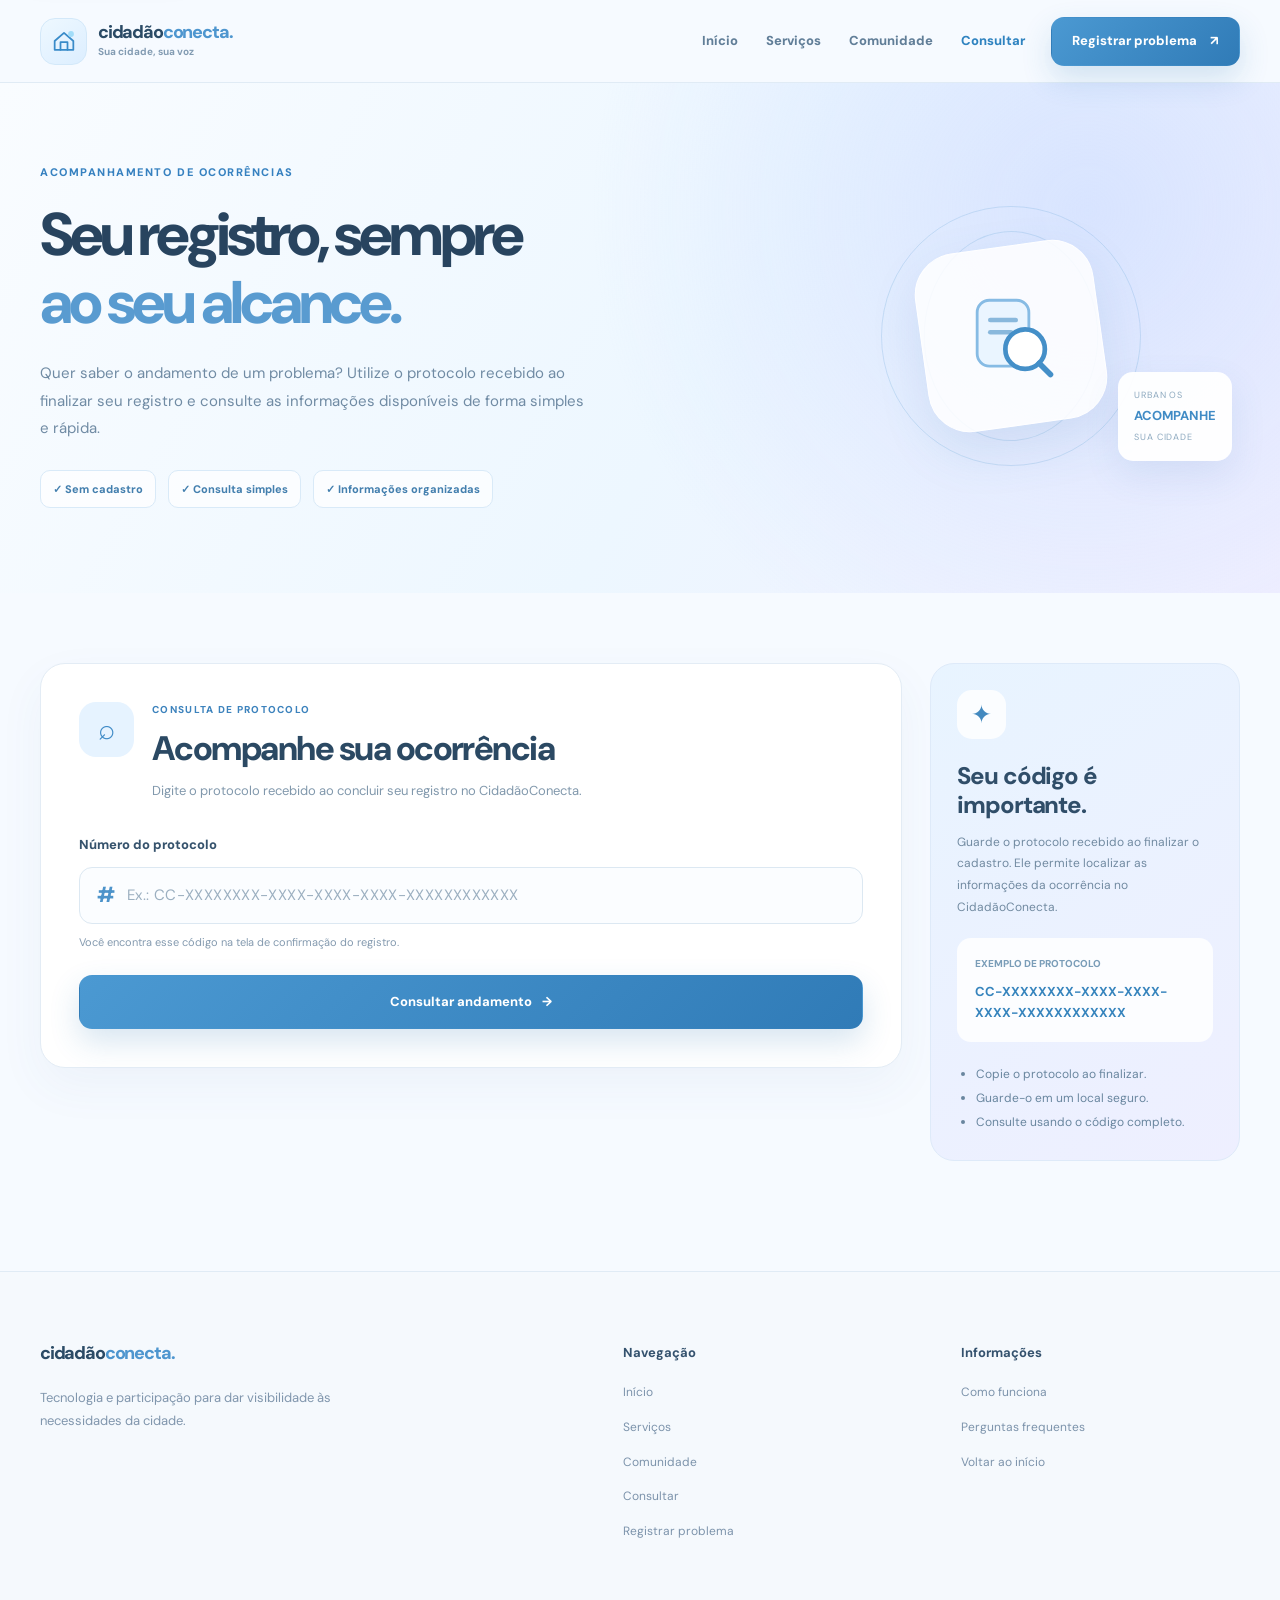
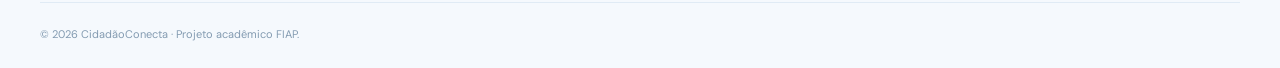
==== commit d771595f: "feat: atualiza frontend, backend Java e documentacao da GS" ====
--- a/frontend/consultar.html
+++ b/frontend/consultar.html
@@ -1,14 +1,19 @@
 
 <!DOCTYPE html>
 <html lang="pt-BR">
+
 <head>
   <meta charset="UTF-8">
-  <meta name="viewport"
-        content="width=device-width, initial-scale=1.0">
+  <meta
+    name="viewport"
+    content="width=device-width, initial-scale=1.0"
+  >
   <meta name="theme-color" content="#f5f9ff">
 
-  <meta name="description"
-        content="Consulte o andamento demonstrativo de uma ocorrência no CidadãoConecta utilizando seu protocolo.">
+  <meta
+    name="description"
+    content="Consulte uma ocorrência do CidadãoConecta pelo protocolo e visualize seus detalhes."
+  >
 
   <title>Consultar ocorrência | CidadãoConecta</title>
 
@@ -16,99 +21,184 @@
   <link rel="stylesheet" href="./CSS/style.css">
   <link rel="stylesheet" href="./CSS/consultar.css">
 
-  <!-- SCRIPTS -->
+  <!-- JAVASCRIPT -->
   <script src="./JS/main.js" defer></script>
   <script src="./JS/consultar.js" defer></script>
 </head>
 
 <body class="pagina-consultar">
 
+  <!-- ACESSIBILIDADE -->
+
   <a href="#conteudo" class="pular-conteudo">
     Pular para o conteúdo
   </a>
 
-  <!-- CABEÇALHO -->
+  <!-- ==========================================
+       01 — CABEÇALHO GLOBAL
+       ========================================== -->
 
   <header class="cabecalho" id="topo">
+
     <div class="container cabecalho-interno">
 
-      <a href="./index.html"
-         class="marca"
-         aria-label="CidadãoConecta, página inicial">
-
-        <span class="marca-simbolo" aria-hidden="true">
-          <svg width="28" height="28"
-               viewBox="0 0 48 48"
-               fill="none">
-            <path d="M8 24L24 10L40 24V39H8V24Z"
-                  stroke="currentColor"
-                  stroke-width="3"
-                  stroke-linecap="round"
-                  stroke-linejoin="round"/>
-
-            <path d="M18 39V26H30V39"
-                  stroke="currentColor"
-                  stroke-width="3"
-                  stroke-linecap="round"
-                  stroke-linejoin="round"/>
-
-            <circle cx="36" cy="12" r="5"
-                    fill="#A2DDF9"/>
+      <!-- LOGOTIPO -->
+
+      <a
+        href="./index.html"
+        class="marca"
+        aria-label="CidadãoConecta, página inicial"
+      >
+
+        <span
+          class="marca-simbolo"
+          aria-hidden="true"
+        >
+          <svg
+            width="28"
+            height="28"
+            viewBox="0 0 48 48"
+            fill="none"
+          >
+            <path
+              d="M8 24L24 10L40 24V39H8V24Z"
+              stroke="currentColor"
+              stroke-width="3"
+              stroke-linecap="round"
+              stroke-linejoin="round"
+            />
+
+            <path
+              d="M18 39V26H30V39"
+              stroke="currentColor"
+              stroke-width="3"
+              stroke-linecap="round"
+              stroke-linejoin="round"
+            />
+
+            <circle
+              cx="36"
+              cy="12"
+              r="5"
+              fill="#A2DDF9"
+            />
           </svg>
         </span>
 
         <span class="marca-texto">
-          <strong>cidadão<span>conecta.</span></strong>
+          <strong>
+            cidadão<span>conecta.</span>
+          </strong>
           <small>Sua cidade, sua voz</small>
         </span>
+
       </a>
 
-      <nav class="navegacao" aria-label="Menu principal">
-        <a href="./index.html">Início</a>
-        <a href="./servicos.html">Serviços</a>
+      <!-- MENU DESKTOP -->
+
+      <nav
+        class="navegacao"
+        aria-label="Menu principal"
+      >
+
+        <a href="./index.html">
+          Início
+        </a>
+
+        <a href="./servicos.html">
+          Serviços
+        </a>
+
+        <a href="./ocorrencias.html">
+          Comunidade
+        </a>
+
+        <a
+          href="./consultar.html"
+          class="ativo"
+          aria-current="page"
+        >
+          Consultar
+        </a>
+
       </nav>
 
-      <a href="./registrar.html"
-         class="botao botao-primario botao-cabecalho">
+      <!-- BOTÃO REGISTRAR -->
+
+      <a
+        href="./registrar.html"
+        class="botao botao-primario botao-cabecalho"
+      >
         Registrar problema
         <span aria-hidden="true">↗</span>
       </a>
 
-      <button class="botao-menu"
-              type="button"
-              id="botaoMenu"
-              aria-label="Abrir menu"
-              aria-controls="menuMobile"
-              aria-expanded="false">
+      <!-- BOTÃO MENU MOBILE -->
+
+      <button
+        type="button"
+        class="botao-menu"
+        id="botaoMenu"
+        aria-label="Abrir menu"
+        aria-controls="menuMobile"
+        aria-expanded="false"
+      >
         <span></span>
         <span></span>
         <span></span>
       </button>
+
     </div>
 
-    <nav class="menu-mobile"
-         id="menuMobile"
-         aria-label="Menu para celular"
-         hidden>
-
-      <a href="./index.html">Início</a>
-      <a href="./servicos.html">Serviços</a>
-      <a href="./consultar.html" aria-current="page">
-        Consultar protocolo
+    <!-- MENU MOBILE -->
+
+    <nav
+      class="menu-mobile"
+      id="menuMobile"
+      aria-label="Menu para celular"
+      hidden
+    >
+
+      <a href="./index.html">
+        Início
       </a>
 
-      <a href="./registrar.html"
-         class="menu-mobile-destaque">
+      <a href="./servicos.html">
+        Serviços
+      </a>
+
+      <a href="./ocorrencias.html">
+        Comunidade
+      </a>
+
+      <a
+        href="./consultar.html"
+        aria-current="page"
+      >
+        Consultar
+      </a>
+
+      <a
+        href="./registrar.html"
+        class="menu-mobile-destaque"
+      >
         Registrar problema
       </a>
+
     </nav>
+
   </header>
 
+  <!-- ==========================================
+       02 — CONTEÚDO PRINCIPAL
+       ========================================== -->
+
   <main id="conteudo">
 
-    <!-- APRESENTAÇÃO -->
+    <!-- BANNER -->
 
     <section class="consulta-hero">
+
       <div class="container consulta-hero-grid">
 
         <div class="consulta-hero-texto">
@@ -124,9 +214,9 @@
 
           <p>
             Quer saber o andamento de um problema?
-            Utilize o código recebido ao finalizar
-            seu registro. Simples, rápido e sem precisar
-            criar uma conta.
+            Utilize o protocolo recebido ao finalizar
+            seu registro e consulte as informações
+            disponíveis de forma simples e rápida.
           </p>
 
           <div class="consulta-beneficios">
@@ -137,43 +227,73 @@
 
         </div>
 
-        <div class="consulta-ilustracao" aria-hidden="true">
-          <div class="consulta-orbita consulta-orbita-um"></div>
-          <div class="consulta-orbita consulta-orbita-dois"></div>
+        <!-- ILUSTRAÇÃO -->
+
+        <div
+          class="consulta-ilustracao"
+          aria-hidden="true"
+        >
+
+          <div
+            class="consulta-orbita consulta-orbita-um"
+          ></div>
+
+          <div
+            class="consulta-orbita consulta-orbita-dois"
+          ></div>
 
           <div class="consulta-icone-grande">
-            <svg width="94" height="94"
-                 viewBox="0 0 100 100"
-                 fill="none">
-
-              <rect x="14" y="12"
-                    width="55" height="70"
-                    rx="13"
-                    fill="#EAF5FF"
-                    stroke="#86BBE4"
-                    stroke-width="3"/>
-
-              <path d="M28 33H55"
-                    stroke="#89B8DC"
-                    stroke-width="5"
-                    stroke-linecap="round"/>
-
-              <path d="M28 46H50"
-                    stroke="#89B8DC"
-                    stroke-width="5"
-                    stroke-linecap="round"/>
-
-              <circle cx="65" cy="64"
-                      r="21"
-                      fill="#FFFFFF"
-                      stroke="#448FC8"
-                      stroke-width="5"/>
-
-              <path d="M80 79L92 91"
-                    stroke="#448FC8"
-                    stroke-width="6"
-                    stroke-linecap="round"/>
+
+            <svg
+              width="94"
+              height="94"
+              viewBox="0 0 100 100"
+              fill="none"
+            >
+
+              <rect
+                x="14"
+                y="12"
+                width="55"
+                height="70"
+                rx="13"
+                fill="#EAF5FF"
+                stroke="#86BBE4"
+                stroke-width="3"
+              />
+
+              <path
+                d="M28 33H55"
+                stroke="#89B8DC"
+                stroke-width="5"
+                stroke-linecap="round"
+              />
+
+              <path
+                d="M28 46H50"
+                stroke="#89B8DC"
+                stroke-width="5"
+                stroke-linecap="round"
+              />
+
+              <circle
+                cx="65"
+                cy="64"
+                r="21"
+                fill="#FFFFFF"
+                stroke="#448FC8"
+                stroke-width="5"
+              />
+
+              <path
+                d="M80 79L92 91"
+                stroke="#448FC8"
+                stroke-width="6"
+                stroke-linecap="round"
+              />
+
             </svg>
+
           </div>
 
           <div class="consulta-selo">
@@ -181,15 +301,21 @@
             <strong>ACOMPANHE</strong>
             <span>SUA CIDADE</span>
           </div>
-        </div>
-
-      </div>
+
+        </div>
+
+      </div>
+
     </section>
 
-    <!-- ÁREA DE CONSULTA -->
-
-    <section class="consulta-conteudo"
-             aria-labelledby="tituloConsulta">
+    <!-- ==========================================
+         03 — CONSULTA DE PROTOCOLO
+         ========================================== -->
+
+    <section
+      class="consulta-conteudo"
+      aria-labelledby="tituloConsulta"
+    >
 
       <div class="container consulta-layout">
 
@@ -198,12 +324,18 @@
           <div class="consulta-painel">
 
             <div class="consulta-painel-cabecalho">
-              <span class="consulta-painel-icone"
-                    aria-hidden="true">⌕</span>
+
+              <span
+                class="consulta-painel-icone"
+                aria-hidden="true"
+              >
+                ⌕
+              </span>
 
               <div>
+
                 <span class="consulta-etiqueta">
-                  CONSULTA DE REGISTRO
+                  CONSULTA DE PROTOCOLO
                 </span>
 
                 <h2 id="tituloConsulta">
@@ -211,262 +343,405 @@
                 </h2>
 
                 <p>
-                  Digite o código recebido ao concluir
-                  seu registro.
+                  Digite o protocolo recebido ao
+                  concluir seu registro no CidadãoConecta.
                 </p>
+
               </div>
+
             </div>
 
-            <form id="formConsulta" novalidate>
+            <!-- FORMULÁRIO -->
+
+            <form
+              id="formConsulta"
+              novalidate
+            >
 
               <label for="protocolo">
                 Número do protocolo
               </label>
 
               <div class="consulta-campo">
-                <span aria-hidden="true">#</span>
-
-                <input type="text"
-                       id="protocolo"
-                       name="protocolo"
-                       placeholder="Ex.: LOCAL-XXXXXXXX-XXXX"
-                       autocomplete="off"
-                       spellcheck="false"
-                       maxlength="80"
-                       required>
+
+                <span aria-hidden="true">
+                  #
+                </span>
+
+                <input
+                  type="text"
+                  id="protocolo"
+                  name="protocolo"
+                  placeholder="Ex.: CC-XXXXXXXX-XXXX-XXXX-XXXX-XXXXXXXXXXXX"
+                  autocomplete="off"
+                  autocapitalize="characters"
+                  spellcheck="false"
+                  maxlength="80"
+                  aria-describedby="ajudaProtocolo"
+                  required
+                >
+
               </div>
 
-              <p class="consulta-campo-ajuda">
-                Você encontra o código na tela
+              <p
+                class="consulta-campo-ajuda"
+                id="ajudaProtocolo"
+              >
+                Você encontra esse código na tela
                 de confirmação do registro.
               </p>
 
-              <div id="mensagemConsulta"
-                   class="consulta-mensagem"
-                   role="status"
-                   aria-live="polite"
-                   hidden></div>
-
-              <button type="submit"
-                      class="botao botao-primario consulta-botao">
+              <!-- MENSAGEM DE ERRO -->
+
+              <div
+                id="mensagemConsulta"
+                class="consulta-mensagem"
+                role="status"
+                aria-live="polite"
+                hidden
+              ></div>
+
+              <!-- BOTÃO CONSULTAR -->
+
+              <button
+                type="submit"
+                class="botao botao-primario consulta-botao"
+              >
                 Consultar andamento
                 <span aria-hidden="true">→</span>
               </button>
 
             </form>
+
           </div>
 
-          <!-- RESULTADO INICIALMENTE OCULTO -->
-
-          <section id="resultadoConsulta"
-                   class="consulta-resultado"
-                   aria-labelledby="resultadoTitulo"
-                   hidden>
-
-            <div class="resultado-cabecalho">
-              <div>
-                <span class="consulta-etiqueta">
-                  REGISTRO ENCONTRADO
-                </span>
-                <h2 id="resultadoTitulo">
-                  Detalhes da ocorrência
-                </h2>
-              </div>
-
-              <span class="resultado-status">
-                Registro demonstrativo
-              </span>
+        </div>
+
+        <!-- COLUNA LATERAL -->
+
+        <aside
+          class="consulta-ajuda"
+          aria-label="Orientações sobre a consulta"
+        >
+
+          <div class="consulta-ajuda-card">
+
+            <span
+              class="ajuda-icone-consulta"
+              aria-hidden="true"
+            >
+              ✦
+            </span>
+
+            <h2>
+              Seu código é importante.
+            </h2>
+
+            <p>
+              Guarde o protocolo recebido ao finalizar
+              o cadastro. Ele permite localizar
+              as informações da ocorrência
+              no CidadãoConecta.
+            </p>
+
+            <div class="consulta-exemplo">
+
+              <small>
+                EXEMPLO DE PROTOCOLO
+              </small>
+
+              <strong>
+                CC-XXXXXXXX-XXXX-XXXX-XXXX-XXXXXXXXXXXX
+              </strong>
+
             </div>
 
-            <div class="resultado-protocolo">
-              <span>IDENTIFICADOR LOCAL</span>
-              <strong id="resultadoCodigo"></strong>
+            <ul class="consulta-dicas">
+              <li>Copie o protocolo ao finalizar.</li>
+              <li>Guarde-o em um local seguro.</li>
+              <li>Consulte usando o código completo.</li>
+            </ul>
+
+          </div>
+
+        </aside>
+
+      </div>
+
+    </section>
+
+  </main>
+
+  <!-- ==========================================
+       04 — POP-UP DE DETALHES
+       ========================================== -->
+
+  <dialog
+    id="modalDetalhes"
+    class="consulta-modal"
+    aria-labelledby="resultadoTitulo"
+    aria-describedby="descricaoModal"
+  >
+
+    <!-- CABEÇALHO -->
+
+    <div class="consulta-modal-topo">
+
+      <span>
+        DETALHES DA OCORRÊNCIA
+      </span>
+
+      <button
+        type="button"
+        id="fecharModalDetalhes"
+        class="consulta-modal-fechar"
+        aria-label="Fechar detalhes da ocorrência"
+      >
+        ×
+      </button>
+
+    </div>
+
+    <!-- RESULTADO -->
+
+    <section
+      id="resultadoConsulta"
+      class="consulta-resultado"
+      aria-labelledby="resultadoTitulo"
+    >
+
+      <!-- TÍTULO E STATUS -->
+
+      <div class="resultado-cabecalho">
+
+        <div>
+
+          <span class="consulta-etiqueta">
+            REGISTRO ENCONTRADO
+          </span>
+
+          <h2 id="resultadoTitulo">
+            Detalhes da ocorrência
+          </h2>
+
+        </div>
+
+        <span
+          class="resultado-status"
+          id="resultadoStatusBadge"
+        >
+          Situação
+        </span>
+
+      </div>
+
+      <!-- PROTOCOLO -->
+
+      <div class="resultado-protocolo">
+
+        <span>
+          PROTOCOLO DA OCORRÊNCIA
+        </span>
+
+        <strong id="resultadoCodigo"></strong>
+
+      </div>
+
+      <!-- INFORMAÇÕES -->
+
+      <div class="resultado-informacoes">
+
+        <div class="resultado-item">
+          <small>Título</small>
+          <strong id="resultadoNome"></strong>
+        </div>
+
+        <div class="resultado-item">
+          <small>Categoria</small>
+          <strong id="resultadoCategoria"></strong>
+        </div>
+
+        <div class="resultado-item">
+          <small>Bairro</small>
+          <strong id="resultadoBairro"></strong>
+        </div>
+
+        <div class="resultado-item">
+          <small>Cidade / UF</small>
+          <strong id="resultadoCidade"></strong>
+        </div>
+
+        <div class="resultado-item">
+          <small>Data do registro</small>
+          <strong id="resultadoData"></strong>
+        </div>
+
+        <div class="resultado-item">
+          <small>Situação</small>
+          <strong id="resultadoSituacao"></strong>
+        </div>
+
+      </div>
+
+      <!-- DESCRIÇÃO -->
+
+      <div class="resultado-descricao">
+
+        <h3>
+          Descrição do problema
+        </h3>
+
+        <p id="resultadoDescricao"></p>
+
+      </div>
+
+      <!-- HISTÓRICO -->
+
+      <div class="resultado-historico">
+
+        <span class="consulta-etiqueta">
+          HISTÓRICO DA OCORRÊNCIA
+        </span>
+
+        <h3>
+          Andamento do registro
+        </h3>
+
+        <ol class="consulta-linha-tempo">
+
+          <li class="concluido">
+
+            <span
+              class="historico-marcador"
+              aria-hidden="true"
+            >
+              ✓
+            </span>
+
+            <div>
+
+              <strong>
+                Ocorrência cadastrada
+              </strong>
+
+              <p id="historicoData"></p>
+
             </div>
 
-            <div class="resultado-informacoes">
-
-              <div class="resultado-item">
-                <small>Título</small>
-                <strong id="resultadoNome"></strong>
-              </div>
-
-              <div class="resultado-item">
-                <small>Categoria</small>
-                <strong id="resultadoCategoria"></strong>
-              </div>
-
-              <div class="resultado-item">
-                <small>Bairro</small>
-                <strong id="resultadoBairro"></strong>
-              </div>
-
-              <div class="resultado-item">
-                <small>Cidade / UF</small>
-                <strong id="resultadoCidade"></strong>
-              </div>
-
-              <div class="resultado-item">
-                <small>Data do registro</small>
-                <strong id="resultadoData"></strong>
-              </div>
-
-              <div class="resultado-item">
-                <small>Situação</small>
-                <strong id="resultadoSituacao">
-                  Registrada localmente
-                </strong>
-              </div>
+          </li>
+
+          <li class="pendente">
+
+            <span
+              class="historico-marcador"
+              aria-hidden="true"
+            ></span>
+
+            <div>
+
+              <strong>
+                Situação atual
+              </strong>
+
+              <p id="historicoSituacao">
+                Consultando informações...
+              </p>
 
             </div>
 
-            <div class="resultado-descricao">
-              <h3>Descrição do problema</h3>
-              <p id="resultadoDescricao"></p>
-            </div>
-
-            <!-- HISTÓRICO -->
-
-            <div class="resultado-historico">
-
-              <span class="consulta-etiqueta">
-                HISTÓRICO DA OCORRÊNCIA
-              </span>
-
-              <h3>Andamento do registro</h3>
-
-              <ol class="consulta-linha-tempo">
-
-                <li class="concluido">
-                  <span class="historico-marcador"
-                        aria-hidden="true">✓</span>
-
-                  <div>
-                    <strong>Registro demonstrativo criado</strong>
-                    <p id="historicoData"></p>
-                  </div>
-                </li>
-
-                <li class="pendente">
-                  <span class="historico-marcador"
-                        aria-hidden="true"></span>
-
-                  <div>
-                    <strong>Aguardando integração</strong>
-                    <p>
-                      Ainda não existe análise de um
-                      órgão público para este registro.
-                    </p>
-                  </div>
-                </li>
-
-              </ol>
-            </div>
-
-            <div class="resultado-aviso">
-              <span aria-hidden="true">ⓘ</span>
-              <p>
-                Este registro foi salvo apenas neste
-                navegador, como demonstração acadêmica.
-                Não representa um protocolo oficial
-                nem uma solicitação enviada à prefeitura.
-              </p>
-            </div>
-
-            <div class="resultado-acoes">
-              <button type="button"
-                      id="novaConsulta"
-                      class="botao botao-secundario">
-                Consultar outro protocolo
-              </button>
-
-              <a href="./registrar.html"
-                 class="botao botao-primario">
-                Registrar outro problema
-                <span aria-hidden="true">↗</span>
-              </a>
-            </div>
-
-          </section>
-
-        </div>
-
-        <!-- INFORMAÇÕES LATERAIS -->
-
-        <aside class="consulta-ajuda"
-               aria-label="Orientações sobre a consulta">
-
-          <div class="consulta-ajuda-card">
-
-            <span class="ajuda-icone-consulta"
-                  aria-hidden="true">✦</span>
-
-            <h2>Seu código é importante.</h2>
-
-            <p>
-              Guarde o identificador recebido
-              ao finalizar o registro.
-              Ele permite localizar as informações
-              demonstrativas da ocorrência.
-            </p>
-
-            <div class="consulta-exemplo">
-              <small>EXEMPLO DE CÓDIGO</small>
-              <strong>LOCAL-XXXXXXXX-XXXX</strong>
-            </div>
-
-            <ul class="consulta-dicas">
-              <li>Copie o código ao finalizar.</li>
-              <li>Guarde-o em um local seguro.</li>
-              <li>Consulte no mesmo navegador.</li>
-            </ul>
-          </div>
-
-          <div class="consulta-nota">
-
-            <strong>Sobre o acompanhamento</strong>
-
-            <p>
-              Esta versão ainda não consulta
-              o banco de dados Oracle.
-              O acompanhamento real será
-              disponibilizado com a integração
-              do backend Java.
-            </p>
-          </div>
-
-        </aside>
-
-      </div>
+          </li>
+
+        </ol>
+
+      </div>
+
+      <!-- AVISO DE TRANSPARÊNCIA -->
+
+      <p
+        class="consulta-aviso-dados"
+        id="descricaoModal"
+      >
+        Informações consultadas no CidadãoConecta,
+        projeto acadêmico independente. O registro
+        não representa uma solicitação encaminhada
+        oficialmente à prefeitura.
+      </p>
+
+      <!-- ====================================
+           AÇÕES — SOMENTE DOIS BOTÕES
+           ==================================== -->
+
+      <div class="resultado-acoes">
+
+        <!-- NOVA CONSULTA -->
+
+        <button
+          type="button"
+          id="novaConsulta"
+          class="botao botao-secundario"
+        >
+          Consultar outro protocolo
+        </button>
+
+        <!-- NOVO REGISTRO -->
+
+        <a
+          href="./registrar.html"
+          class="botao botao-primario"
+        >
+          Registrar outro problema
+          <span aria-hidden="true">↗</span>
+        </a>
+
+      </div>
+
     </section>
 
-  </main>
-
-  <!-- RODAPÉ -->
+  </dialog>
+
+  <!-- ==========================================
+       05 — RODAPÉ GLOBAL
+       ========================================== -->
 
   <footer class="rodape">
+
     <div class="container">
 
       <div class="rodape-principal">
 
+        <!-- MARCA -->
+
         <div class="rodape-marca">
-          <strong>cidadão<span>conecta.</span></strong>
+
+          <strong>
+            cidadão<span>conecta.</span>
+          </strong>
 
           <p>
             Tecnologia e participação para dar
             visibilidade às necessidades da cidade.
           </p>
-        </div>
+
+        </div>
+
+        <!-- NAVEGAÇÃO -->
 
         <div class="rodape-links">
+
           <strong>Navegação</strong>
 
           <a href="./index.html">Início</a>
           <a href="./servicos.html">Serviços</a>
+          <a href="./ocorrencias.html">Comunidade</a>
+          <a href="./consultar.html">Consultar</a>
           <a href="./registrar.html">Registrar problema</a>
-          <a href="./consultar.html">Consultar protocolo</a>
-        </div>
+
+        </div>
+
+        <!-- INFORMAÇÕES -->
 
         <div class="rodape-links">
+
           <strong>Informações</strong>
 
           <a href="./index.html#como-funciona">
@@ -476,21 +751,26 @@
           <a href="./index.html#duvidas">
             Perguntas frequentes
           </a>
-        </div>
+
+          <a href="#topo">
+            Voltar ao início
+          </a>
+
+        </div>
+
       </div>
 
       <div class="rodape-inferior">
+
         <span>
-          © 2026 CidadãoConecta · Projeto acadêmico FIAP.
+          © 2026 CidadãoConecta ·
+          Projeto acadêmico FIAP.
         </span>
 
-        <span>
-          Projeto independente, não oficial
-          da administração pública.
-        </span>
       </div>
 
     </div>
+
   </footer>
 
 </body>
--- a/frontend/CSS/style.css
+++ b/frontend/CSS/style.css
@@ -1789,4 +1789,313 @@
     transition-duration: 0.01ms !important;
     animation-duration: 0.01ms !important;
   }
+}
+
+/* ======================================================
+   22 — MENU SUSPENSO DE OCORRÊNCIAS
+   CIDADÃOCONECTA — IDENTIDADE VISUAL GLOBAL
+
+   Compatível com:
+   - index.html
+   - servicos.html
+   - registrar.html
+   - consultar.html
+   - detalhes.html
+   - ocorrencias.html
+   ====================================================== */
+
+/* ESTRUTURA DO DROPDOWN */
+
+.nav-dropdown {
+  position: relative;
+  display: flex;
+  align-items: center;
+  align-self: stretch;
+}
+
+/* BOTÃO QUE ABRE O MENU */
+
+.nav-dropdown-gatilho {
+  display: inline-flex;
+  align-items: center;
+  justify-content: center;
+  gap: 7px;
+
+  padding: 0;
+
+  color: #617e98;
+
+  font-size: 13px;
+  font-weight: 800;
+  line-height: 1.4;
+
+  cursor: pointer;
+  list-style: none;
+
+  transition: color 0.2s ease;
+}
+
+.nav-dropdown-gatilho::-webkit-details-marker {
+  display: none;
+}
+
+.nav-dropdown-gatilho::marker {
+  content: "";
+}
+
+.nav-dropdown-gatilho svg {
+  width: 15px;
+  height: 15px;
+  flex-shrink: 0;
+
+  transition: transform 0.2s ease;
+}
+
+/* INTERAÇÃO */
+
+.nav-dropdown:hover > .nav-dropdown-gatilho,
+.nav-dropdown[open] > .nav-dropdown-gatilho,
+.nav-dropdown-gatilho:focus-visible {
+  color: #2f83c0;
+}
+
+.nav-dropdown[open] > .nav-dropdown-gatilho svg {
+  transform: rotate(180deg);
+}
+
+/* CAIXA DO MENU */
+
+.nav-dropdown-menu {
+  position: absolute;
+  z-index: 200;
+
+  top: calc(100% - 8px);
+  left: 50%;
+
+  width: 325px;
+  padding: 12px;
+
+  background: #ffffff;
+
+  border: 1px solid #dceaf6;
+  border-radius: 16px;
+
+  box-shadow:
+    0 18px 45px rgba(45, 91, 139, 0.13);
+
+  transform: translateX(-50%);
+}
+
+/* MANTER FECHADO QUANDO NÃO ESTIVER ATIVO */
+
+.nav-dropdown:not([open]) .nav-dropdown-menu {
+  display: none;
+}
+
+/* TÍTULO DO MENU */
+
+.nav-dropdown-titulo {
+  display: block;
+
+  padding: 9px 12px 12px;
+
+  color: #86a1b7;
+
+  font-size: 10px;
+  font-weight: 800;
+  letter-spacing: 0.12em;
+}
+
+/* LINKS INTERNOS */
+
+.navegacao .nav-dropdown-item {
+  display: flex;
+  flex-direction: column;
+  align-items: flex-start;
+  gap: 4px;
+
+  width: 100%;
+  padding: 13px 12px;
+
+  color: #28445f;
+
+  border-radius: 10px;
+
+  text-decoration: none;
+
+  transition:
+    background-color 0.2s ease,
+    color 0.2s ease;
+}
+
+.navegacao .nav-dropdown-item strong {
+  color: #315571;
+
+  font-size: 12px;
+  font-weight: 800;
+  line-height: 1.5;
+}
+
+.navegacao .nav-dropdown-item small {
+  color: #829bb2;
+
+  font-size: 11px;
+  font-weight: 500;
+  line-height: 1.6;
+}
+
+/* HOVER DOS LINKS */
+
+.navegacao .nav-dropdown-item:hover,
+.navegacao .nav-dropdown-item:focus-visible {
+  background: #eef7ff;
+}
+
+.navegacao .nav-dropdown-item:hover strong {
+  color: #2f83c0;
+}
+
+/* INDICADOR DA PÁGINA ATUAL */
+
+.nav-dropdown-ativo > .nav-dropdown-gatilho {
+  color: #2f83c0;
+}
+
+/* ======================================================
+   23 — MENU MOBILE COM SUBMENU
+   ====================================================== */
+
+.menu-mobile-dropdown {
+  width: 100%;
+}
+
+.menu-mobile-dropdown > summary {
+  display: flex;
+  align-items: center;
+  justify-content: space-between;
+  gap: 12px;
+
+  padding: 13px 15px;
+
+  color: #426884;
+
+  border-radius: 10px;
+
+  font-size: 14px;
+  font-weight: 800;
+
+  cursor: pointer;
+  list-style: none;
+}
+
+.menu-mobile-dropdown > summary::-webkit-details-marker {
+  display: none;
+}
+
+.menu-mobile-dropdown > summary::marker {
+  content: "";
+}
+
+.menu-mobile-dropdown > summary:hover,
+.menu-mobile-dropdown[open] > summary {
+  color: #2f83c0;
+  background: #e8f3fc;
+}
+
+.menu-mobile-dropdown > summary span {
+  color: #438fc7;
+
+  font-size: 18px;
+
+  transition: transform 0.2s ease;
+}
+
+.menu-mobile-dropdown[open] > summary span {
+  transform: rotate(180deg);
+}
+
+.menu-mobile-dropdown-links {
+  display: flex;
+  flex-direction: column;
+  gap: 3px;
+
+  padding: 7px 0 8px 13px;
+  margin-left: 13px;
+
+  border-left: 2px solid #dcebf7;
+}
+
+.menu-mobile .menu-mobile-dropdown-links a {
+  display: block;
+
+  padding: 11px 13px;
+
+  color: #607f9a;
+
+  border-radius: 9px;
+
+  font-size: 12px;
+  font-weight: 700;
+
+  transition:
+    color 0.2s ease,
+    background-color 0.2s ease;
+}
+
+.menu-mobile .menu-mobile-dropdown-links a:hover,
+.menu-mobile .menu-mobile-dropdown-links a:focus-visible {
+  color: #2f83c0;
+  background: #edf7ff;
+}
+
+/* ======================================================
+   24 — AJUSTES DE RESPONSIVIDADE
+   ====================================================== */
+
+@media (max-width: 1100px) and (min-width: 901px) {
+  .cabecalho-interno {
+    gap: 16px;
+  }
+
+  .navegacao {
+    gap: 16px;
+  }
+
+  .navegacao > a,
+  .nav-dropdown-gatilho {
+    font-size: 12px;
+  }
+
+  .botao-cabecalho {
+    padding-inline: 14px;
+    font-size: 12px;
+  }
+}
+
+@media (max-width: 900px) {
+  .nav-dropdown {
+    display: none;
+  }
+
+  .menu-mobile-dropdown {
+    display: block;
+  }
+
+  .menu-mobile-dropdown-links {
+    width: calc(100% - 13px);
+  }
+}
+
+/* ======================================================
+   25 — ACESSIBILIDADE
+   ====================================================== */
+
+@media (prefers-reduced-motion: reduce) {
+  .nav-dropdown-gatilho,
+  .nav-dropdown-gatilho svg,
+  .nav-dropdown-item,
+  .menu-mobile-dropdown > summary span,
+  .menu-mobile-dropdown-links a {
+    transition: none;
+  }
 }
--- a/frontend/CSS/consultar.css
+++ b/frontend/CSS/consultar.css
@@ -1,18 +1,27 @@
 
-/* ==========================================
+/* =====================================================
    CIDADÃOCONECTA — URBAN OS
-   CONSULTAR OCORRÊNCIAS
-   ========================================== */
+   CONSULTAR.CSS
+   ===================================================== */
 
 .pagina-consultar {
-  background: #f6faff;
+  --consulta-azul: #438cc8;
+  --consulta-azul-claro: #599bd0;
+  --consulta-titulo: #29465f;
+  --consulta-texto: #708ba4;
+  --consulta-borda: #dce9f5;
+  --consulta-fundo: #f6faff;
+
+  background: var(--consulta-fundo);
 }
 
 .pagina-consultar [hidden] {
   display: none !important;
 }
 
-/* HERO */
+/* =====================================================
+   01 — BANNER
+   ===================================================== */
 
 .consulta-hero {
   position: relative;
@@ -56,14 +65,14 @@
 
 .consulta-hero h1 span {
   display: block;
-  color: #599bd0;
+  color: var(--consulta-azul-claro);
 }
 
 .consulta-hero-texto > p {
   max-width: 550px;
   margin: 0;
 
-  color: #708ba4;
+  color: var(--consulta-texto);
   font-size: 15px;
   line-height: 1.85;
 }
@@ -79,7 +88,7 @@
   padding: 9px 12px;
 
   color: #437fae;
-  background: rgba(255,255,255,.73);
+  background: rgba(255, 255, 255, .73);
   border: 1px solid #d9eaf8;
   border-radius: 10px;
 
@@ -87,19 +96,20 @@
   font-weight: 800;
 }
 
-/* ILUSTRAÇÃO */
+/* =====================================================
+   02 — ILUSTRAÇÃO
+   ===================================================== */
 
 .consulta-ilustracao {
   position: relative;
   display: grid;
   place-items: center;
-
   min-height: 300px;
 }
 
 .consulta-orbita {
   position: absolute;
-  border: 1px solid rgba(116,172,220,.28);
+  border: 1px solid rgba(116, 172, 220, .28);
   border-radius: 50%;
 }
 
@@ -117,17 +127,19 @@
 .consulta-icone-grande {
   position: relative;
   z-index: 1;
+
   display: grid;
   place-items: center;
 
   width: 180px;
   height: 180px;
 
-  background: rgba(255,255,255,.85);
-  border: 1px solid #ffffff;
+  background: rgba(255, 255, 255, .85);
+  border: 1px solid #fff;
   border-radius: 42px;
 
-  box-shadow: 0 20px 50px rgba(71,127,181,.13);
+  box-shadow: 0 20px 50px rgba(71, 127, 181, .13);
+
   transform: rotate(-8deg);
 }
 
@@ -148,9 +160,10 @@
 
   padding: 16px;
 
-  background: rgba(255,255,255,.95);
+  background: rgba(255, 255, 255, .95);
   border-radius: 15px;
-  box-shadow: 0 14px 35px rgba(70,120,180,.12);
+
+  box-shadow: 0 14px 35px rgba(70, 120, 180, .12);
 }
 
 .consulta-selo small,
@@ -165,7 +178,9 @@
   font-size: 13px;
 }
 
-/* CONTEÚDO */
+/* =====================================================
+   03 — CONTEÚDO
+   ===================================================== */
 
 .consulta-conteudo {
   padding: 70px 0 110px;
@@ -173,7 +188,7 @@
 
 .consulta-layout {
   display: grid;
-  grid-template-columns: minmax(0,1fr) 310px;
+  grid-template-columns: minmax(0, 1fr) 310px;
   align-items: start;
   gap: 28px;
 }
@@ -184,18 +199,20 @@
   gap: 20px;
 }
 
-/* PAINEL DE BUSCA */
+/* =====================================================
+   04 — PAINEL DE CONSULTA
+   ===================================================== */
 
 .consulta-painel,
 .consulta-resultado {
   min-width: 0;
   padding: 38px;
 
-  background: #ffffff;
+  background: #fff;
   border: 1px solid #e3ecf5;
   border-radius: 25px;
 
-  box-shadow: 0 18px 48px rgba(62,103,151,.05);
+  box-shadow: 0 18px 48px rgba(62, 103, 151, .05);
 }
 
 .consulta-painel-cabecalho {
@@ -235,7 +252,7 @@
   margin: 0 0 10px;
 
   color: #2b4963;
-  font-size: clamp(25px,2.7vw,34px);
+  font-size: clamp(25px, 2.7vw, 34px);
   letter-spacing: -.045em;
 }
 
@@ -244,7 +261,12 @@
 
   color: #8198ac;
   font-size: 13px;
-}
+  line-height: 1.75;
+}
+
+/* =====================================================
+   05 — FORMULÁRIO
+   ===================================================== */
 
 #formConsulta label {
   display: block;
@@ -267,12 +289,18 @@
   border: 1.5px solid #dce8f2;
   border-radius: 13px;
 
-  transition: border-color .2s, box-shadow .2s;
+  transition:
+    border-color .2s,
+    box-shadow .2s;
 }
 
 .consulta-campo:focus-within {
   border-color: #4b93cb;
-  box-shadow: 0 0 0 4px rgba(75,147,203,.11);
+  box-shadow: 0 0 0 4px rgba(75, 147, 203, .11);
+}
+
+.consulta-campo:has(input[aria-invalid="true"]) {
+  border-color: #df8b9b;
 }
 
 .consulta-campo > span {
@@ -307,12 +335,27 @@
 
   color: #849aaf;
   font-size: 11px;
+  line-height: 1.7;
 }
 
 .consulta-botao {
+  display: flex;
+  align-items: center;
+  justify-content: center;
+  gap: 10px;
+
   width: 100%;
   min-height: 54px;
 }
+
+.consulta-botao:disabled {
+  opacity: .65;
+  cursor: wait;
+}
+
+/* =====================================================
+   06 — MENSAGENS
+   ===================================================== */
 
 .consulta-mensagem {
   padding: 14px 16px;
@@ -324,218 +367,16 @@
   border-radius: 12px;
 
   font-size: 13px;
-  line-height: 1.6;
-}
-
-/* RESULTADO */
-
-.consulta-resultado {
-  scroll-margin-top: 25px;
-}
-
-.resultado-cabecalho {
-  display: flex;
-  justify-content: space-between;
-  align-items: flex-start;
-  flex-wrap: wrap;
-  gap: 15px;
-
-  margin-bottom: 24px;
-}
-
-.resultado-cabecalho h2 {
-  margin-bottom: 0;
-}
-
-.resultado-status {
-  display: inline-flex;
-  padding: 8px 12px;
-
-  color: #4088bf;
-  background: #eaf5ff;
-  border-radius: 9px;
-
-  font-size: 11px;
-  font-weight: 800;
-}
-
-.resultado-protocolo {
-  display: flex;
-  flex-direction: column;
-  gap: 8px;
-
-  padding: 22px;
-  margin-bottom: 26px;
-
-  background: #edf7ff;
-  border: 1px dashed #bddbf2;
-  border-radius: 15px;
-
-  text-align: center;
-}
-
-.resultado-protocolo span {
-  color: #7e9eb8;
-  font-size: 10px;
-  letter-spacing: .08em;
-}
-
-.resultado-protocolo strong {
-  color: #3685c0;
-  font-size: clamp(17px,2.3vw,24px);
-  overflow-wrap: anywhere;
-}
-
-.resultado-informacoes {
-  display: grid;
-  grid-template-columns: repeat(2,minmax(0,1fr));
-  gap: 14px;
-}
-
-.resultado-item {
-  display: flex;
-  flex-direction: column;
-  gap: 8px;
-
-  min-width: 0;
-  padding: 18px;
-
-  background: #f8fbfe;
-  border: 1px solid #e7eef6;
-  border-radius: 13px;
-}
-
-.resultado-item small {
-  color: #829aaf;
-  font-size: 11px;
-}
-
-.resultado-item strong {
-  color: #385873;
-  font-size: 13px;
-  overflow-wrap: anywhere;
-}
-
-.resultado-descricao,
-.resultado-historico {
-  padding-top: 28px;
-  margin-top: 28px;
-  border-top: 1px solid #e7eef5;
-}
-
-.resultado-descricao h3,
-.resultado-historico h3 {
-  margin-bottom: 12px;
-  color: #304e69;
-  font-size: 18px;
-}
-
-.resultado-descricao p {
-  margin-bottom: 0;
-  color: #6f899f;
-  font-size: 13px;
-  white-space: pre-wrap;
-  overflow-wrap: anywhere;
-}
-
-/* HISTÓRICO */
-
-.consulta-linha-tempo {
-  margin: 22px 0 0;
-  padding: 0;
-  list-style: none;
-}
-
-.consulta-linha-tempo li {
-  position: relative;
-  display: flex;
-  align-items: flex-start;
-  gap: 15px;
-  padding-bottom: 25px;
-}
-
-.consulta-linha-tempo li:not(:last-child)::before {
-  content: "";
-  position: absolute;
-  top: 25px;
-  left: 12px;
-  height: calc(100% - 22px);
-  border-left: 2px solid #e0ebf5;
-}
-
-.historico-marcador {
-  position: relative;
-  z-index: 1;
-  display: grid;
-  place-items: center;
-  flex-shrink: 0;
-
-  width: 26px;
-  height: 26px;
-
-  background: #e7eff6;
-  border: 5px solid #d9e6f0;
-  border-radius: 50%;
-}
-
-.consulta-linha-tempo .concluido .historico-marcador {
-  color: #ffffff;
-  background: #3aa788;
-  border: 0;
-  font-weight: 800;
-}
-
-.consulta-linha-tempo strong {
-  display: block;
-  margin-bottom: 5px;
-  color: #385873;
-  font-size: 13px;
-}
-
-.consulta-linha-tempo p {
-  margin: 0;
-  color: #839aae;
-  font-size: 12px;
-}
-
-/* AVISO E AÇÕES */
-
-.resultado-aviso {
-  display: flex;
-  gap: 12px;
-
-  padding: 17px;
-  margin-top: 20px;
-
-  background: #f0f8ff;
-  border: 1px solid #dcebf6;
-  border-radius: 13px;
-}
-
-.resultado-aviso > span {
-  flex-shrink: 0;
-  color: #438cbd;
-  font-size: 20px;
-}
-
-.resultado-aviso p {
-  margin: 0;
-  color: #718ba1;
-  font-size: 12px;
-}
-
-.resultado-acoes {
-  display: flex;
-  flex-wrap: wrap;
-  gap: 12px;
-  margin-top: 25px;
-}
-
-.resultado-acoes .botao {
-  flex: 1 1 auto;
-}
-
-/* COLUNA LATERAL */
+  line-height: 1.7;
+}
+
+.consulta-mensagem[hidden] {
+  display: none !important;
+}
+
+/* =====================================================
+   07 — COLUNA LATERAL
+   ===================================================== */
 
 .consulta-ajuda {
   display: grid;
@@ -566,7 +407,7 @@
   margin-bottom: 23px;
 
   color: #4389bf;
-  background: rgba(255,255,255,.84);
+  background: rgba(255, 255, 255, .84);
   border-radius: 15px;
 
   font-size: 25px;
@@ -582,6 +423,7 @@
   margin: 0 0 20px;
   color: #718aa1;
   font-size: 12px;
+  line-height: 1.8;
 }
 
 .consulta-exemplo {
@@ -592,7 +434,7 @@
   padding: 18px;
   margin-bottom: 20px;
 
-  background: rgba(255,255,255,.85);
+  background: rgba(255, 255, 255, .85);
   border-radius: 14px;
 }
 
@@ -611,6 +453,7 @@
 .consulta-dicas {
   margin: 0;
   padding-left: 19px;
+
   color: #69869f;
   font-size: 12px;
   line-height: 2;
@@ -618,7 +461,7 @@
 
 .consulta-nota {
   padding: 21px;
-  background: #ffffff;
+  background: #fff;
   border: 1px solid #e3edf5;
   border-radius: 17px;
 }
@@ -632,17 +475,483 @@
   margin: 9px 0 0;
   color: #879caf;
   font-size: 11px;
-}
-
-/* RESPONSIVIDADE */
+  line-height: 1.7;
+}
+
+/* =====================================================
+   08 — POP-UP DE DETALHES
+   ===================================================== */
+
+.consulta-modal {
+  position: fixed;
+  inset: 0;
+
+  box-sizing: border-box;
+
+  width: min(740px, calc(100% - 28px));
+  max-width: 740px;
+  max-height: min(88dvh, 950px);
+
+  margin: auto;
+  padding: 0;
+
+  overflow-x: hidden;
+  overflow-y: auto;
+
+  overscroll-behavior: contain;
+
+  color: var(--consulta-titulo);
+  background: #fff;
+
+  border: 1px solid #dbeafa;
+  border-radius: 22px;
+
+  box-shadow: 0 28px 90px rgba(20, 56, 93, .23);
+}
+
+.consulta-modal:not([open]) {
+  display: none !important;
+}
+
+.consulta-modal[open] {
+  display: block;
+}
+
+.consulta-modal::backdrop {
+  background: rgba(18, 46, 78, .6);
+  backdrop-filter: blur(5px);
+}
+
+/* =====================================================
+   09 — CABEÇALHO DO POP-UP
+   ===================================================== */
+
+.consulta-modal-topo {
+  position: sticky;
+  top: 0;
+  z-index: 2;
+
+  display: flex;
+  justify-content: space-between;
+  align-items: center;
+  gap: 15px;
+
+  padding: 19px 25px;
+
+  background: #f5faff;
+  border-bottom: 1px solid #e1edf8;
+}
+
+.consulta-modal-topo > span {
+  color: var(--consulta-azul);
+
+  font-size: 11px;
+  font-weight: 800;
+  letter-spacing: .09em;
+}
+
+.consulta-modal-fechar {
+  display: grid;
+  place-items: center;
+
+  width: 38px;
+  height: 38px;
+  flex-shrink: 0;
+
+  padding: 0;
+
+  color: #577c9d;
+  background: #fff;
+
+  border: 1px solid #d7e6f4;
+  border-radius: 11px;
+
+  cursor: pointer;
+
+  font-size: 24px;
+  line-height: 1;
+
+  transition:
+    background .2s,
+    color .2s;
+}
+
+.consulta-modal-fechar:hover {
+  color: #226fa8;
+  background: #eaf5ff;
+}
+
+.consulta-modal-fechar:focus-visible {
+  outline: 3px solid var(--consulta-azul);
+  outline-offset: 2px;
+}
+
+/* =====================================================
+   10 — RESULTADO NO POP-UP
+   ===================================================== */
+
+.pagina-consultar .consulta-modal .consulta-resultado {
+  display: block;
+
+  width: 100%;
+  max-width: none;
+
+  margin: 0;
+  padding: 27px;
+
+  background: #fff;
+
+  border: 0;
+  border-radius: 0;
+
+  box-shadow: none;
+}
+
+.resultado-cabecalho {
+  display: flex;
+  justify-content: space-between;
+  align-items: flex-start;
+  flex-wrap: wrap;
+  gap: 15px;
+
+  margin-bottom: 24px;
+}
+
+.resultado-cabecalho h2 {
+  margin-bottom: 0;
+}
+
+/* STATUS */
+
+.resultado-status {
+  display: inline-flex;
+  align-items: center;
+
+  padding: 9px 13px;
+
+  color: #3f82b6;
+  background: #eaf5ff;
+
+  border: 1px solid #d5e9fa;
+  border-radius: 100px;
+
+  font-size: 11px;
+  font-weight: 800;
+  white-space: nowrap;
+}
+
+.resultado-status[data-status="RESOLVIDA"],
+.resultado-status[data-status="CONCLUIDA"] {
+  color: #26765b;
+  background: #e7f7ef;
+  border-color: #c7e9d7;
+}
+
+.resultado-status[data-status="CANCELADA"] {
+  color: #9b5252;
+  background: #fff0f0;
+  border-color: #f2d3d3;
+}
+
+.resultado-status[data-status="EM_ANALISE"] {
+  color: #8b701f;
+  background: #fff8e5;
+  border-color: #f4e5b9;
+}
+
+.resultado-status[data-status="EM_ANDAMENTO"] {
+  color: #306fa2;
+  background: #e9f3ff;
+  border-color: #cce2f5;
+}
+
+/* =====================================================
+   11 — PROTOCOLO
+   ===================================================== */
+
+.resultado-protocolo {
+  display: flex;
+  flex-direction: column;
+  gap: 8px;
+
+  padding: 22px;
+  margin-bottom: 26px;
+
+  background: #edf7ff;
+  border: 1px dashed #bddbf2;
+  border-radius: 15px;
+
+  text-align: center;
+  overflow-wrap: anywhere;
+}
+
+.resultado-protocolo span {
+  color: #7e9eb8;
+  font-size: 10px;
+  letter-spacing: .08em;
+}
+
+.resultado-protocolo strong {
+  color: #3685c0;
+
+  font-size: clamp(16px, 2.3vw, 24px);
+
+  overflow-wrap: anywhere;
+  word-break: break-word;
+}
+
+/* =====================================================
+   12 — DADOS DA OCORRÊNCIA
+   ===================================================== */
+
+.resultado-informacoes {
+  display: grid;
+  grid-template-columns: repeat(2, minmax(0, 1fr));
+  gap: 14px;
+}
+
+.resultado-item {
+  display: flex;
+  flex-direction: column;
+  gap: 8px;
+
+  min-width: 0;
+  padding: 18px;
+
+  background: #f8fbfe;
+  border: 1px solid #e7eef6;
+  border-radius: 13px;
+}
+
+.resultado-item small {
+  color: #829aaf;
+  font-size: 11px;
+}
+
+.resultado-item strong {
+  color: #385873;
+  font-size: 13px;
+  overflow-wrap: anywhere;
+}
+
+/* =====================================================
+   13 — DESCRIÇÃO E HISTÓRICO
+   ===================================================== */
+
+.resultado-descricao,
+.resultado-historico {
+  padding-top: 28px;
+  margin-top: 28px;
+
+  border-top: 1px solid #e7eef5;
+}
+
+.resultado-descricao h3,
+.resultado-historico h3 {
+  margin: 0 0 12px;
+
+  color: #304e69;
+  font-size: 18px;
+}
+
+.resultado-descricao p {
+  margin: 0;
+
+  color: #6f899f;
+  font-size: 13px;
+  line-height: 1.8;
+
+  white-space: pre-wrap;
+  overflow-wrap: anywhere;
+}
+
+/* =====================================================
+   14 — LINHA DO TEMPO
+   ===================================================== */
+
+.consulta-linha-tempo {
+  margin: 22px 0 0;
+  padding: 0;
+  list-style: none;
+}
+
+.consulta-linha-tempo li {
+  position: relative;
+
+  display: flex;
+  align-items: flex-start;
+  gap: 15px;
+
+  padding-bottom: 25px;
+}
+
+.consulta-linha-tempo li:last-child {
+  padding-bottom: 0;
+}
+
+.consulta-linha-tempo li:not(:last-child)::before {
+  content: "";
+
+  position: absolute;
+  top: 25px;
+  left: 12px;
+
+  height: calc(100% - 22px);
+
+  border-left: 2px solid #e0ebf5;
+}
+
+.historico-marcador {
+  position: relative;
+  z-index: 1;
+
+  display: grid;
+  place-items: center;
+  flex-shrink: 0;
+
+  width: 26px;
+  height: 26px;
+
+  background: #e7eff6;
+  border: 5px solid #d9e6f0;
+  border-radius: 50%;
+}
+
+.consulta-linha-tempo .concluido .historico-marcador {
+  color: #fff;
+  background: #3aa788;
+
+  border: 0;
+  font-weight: 800;
+}
+
+.consulta-linha-tempo strong {
+  display: block;
+  margin-bottom: 5px;
+
+  color: #385873;
+  font-size: 13px;
+}
+
+.consulta-linha-tempo p {
+  margin: 0;
+
+  color: #839aae;
+  font-size: 12px;
+  line-height: 1.8;
+}
+
+/* =====================================================
+   15 — AVISO DE TRANSPARÊNCIA
+   ===================================================== */
+
+.consulta-aviso-dados {
+  display: block;
+
+  margin: 24px 0 0;
+  padding: 15px 17px;
+
+  color: #69869d;
+  background: #f5faff;
+
+  border: 1px solid #e2edf8;
+  border-radius: 12px;
+
+  font-size: 12px;
+  line-height: 1.8;
+}
+
+.resultado-aviso {
+  display: flex;
+  gap: 12px;
+
+  padding: 17px;
+  margin-top: 20px;
+
+  background: #f0f8ff;
+  border: 1px solid #dcebf6;
+  border-radius: 13px;
+}
+
+.resultado-aviso > span {
+  flex-shrink: 0;
+  color: #438cbd;
+  font-size: 20px;
+}
+
+.resultado-aviso p {
+  margin: 0;
+  color: #718ba1;
+  font-size: 12px;
+}
+
+/* =====================================================
+   16 — DOIS BOTÕES DO POP-UP
+   ===================================================== */
+
+.resultado-acoes {
+  display: grid;
+  grid-template-columns: repeat(2, minmax(0, 1fr));
+  gap: 12px;
+  margin-top: 25px;
+}
+
+.resultado-acoes .botao {
+  display: inline-flex;
+  align-items: center;
+  justify-content: center;
+  gap: 8px;
+
+  width: 100%;
+  min-width: 0;
+  min-height: 48px;
+
+  padding: 12px 15px;
+
+  text-align: center;
+  font-size: 12px;
+  font-weight: 700;
+  line-height: 1.4;
+}
+
+/* =====================================================
+   17 — ROLAGEM DO POP-UP
+   ===================================================== */
+
+.consulta-modal {
+  scrollbar-width: thin;
+  scrollbar-color: #c3dced #f5faff;
+}
+
+.consulta-modal::-webkit-scrollbar {
+  width: 8px;
+}
+
+.consulta-modal::-webkit-scrollbar-track {
+  background: #f5faff;
+}
+
+.consulta-modal::-webkit-scrollbar-thumb {
+  background: #c3dced;
+  border-radius: 100px;
+}
+
+.consulta-modal::-webkit-scrollbar-thumb:hover {
+  background: #92bfe0;
+}
+
+/* =====================================================
+   18 — RESPONSIVIDADE
+   ===================================================== */
 
 @media (max-width: 960px) {
+
   .consulta-layout {
-    grid-template-columns: minmax(0,1fr);
+    grid-template-columns: minmax(0, 1fr);
   }
 
   .consulta-ajuda {
-    grid-template-columns: repeat(2,minmax(0,1fr));
+    grid-template-columns: repeat(2, minmax(0, 1fr));
   }
 
   .consulta-hero-grid {
@@ -652,23 +961,28 @@
   .consulta-ilustracao {
     display: none;
   }
-}
+
+}
+
+/* =====================================================
+   19 — CELULARES
+   ===================================================== */
 
 @media (max-width: 650px) {
+
   .consulta-hero {
     padding: 55px 0;
   }
 
   .consulta-hero h1 {
-    font-size: clamp(36px,9vw,50px);
+    font-size: clamp(36px, 9vw, 50px);
   }
 
   .consulta-conteudo {
     padding: 35px 0 75px;
   }
 
-  .consulta-painel,
-  .consulta-resultado {
+  .consulta-painel {
     padding: 24px 18px;
     border-radius: 20px;
   }
@@ -677,26 +991,100 @@
     flex-direction: column;
   }
 
-  .resultado-informacoes,
   .consulta-ajuda {
     grid-template-columns: 1fr;
   }
 
-  .resultado-acoes {
-    flex-direction: column;
-  }
-
-  .resultado-acoes .botao {
-    width: 100%;
-  }
-
   .consulta-beneficios {
     gap: 8px;
   }
-}
+
+  .consulta-beneficios span {
+    font-size: 10px;
+  }
+
+  .consulta-campo input {
+    font-size: 13px;
+  }
+
+  .consulta-ajuda-card {
+    padding: 24px;
+  }
+
+  /* POP-UP NO CELULAR */
+
+  .consulta-modal {
+    width: calc(100% - 18px);
+    max-width: none;
+    max-height: 94dvh;
+    border-radius: 16px;
+  }
+
+  .consulta-modal-topo {
+    padding: 15px 17px;
+  }
+
+  .consulta-modal-topo > span {
+    font-size: 10px;
+  }
+
+  .pagina-consultar .consulta-modal .consulta-resultado {
+    padding: 21px 16px;
+  }
+
+  .consulta-modal .resultado-cabecalho {
+    flex-direction: column;
+    align-items: flex-start;
+  }
+
+  .consulta-modal .resultado-cabecalho h2 {
+    font-size: 25px;
+  }
+
+  .consulta-modal .resultado-informacoes {
+    grid-template-columns: 1fr;
+    gap: 10px;
+  }
+
+  .consulta-modal .resultado-item {
+    padding: 15px;
+  }
+
+  .consulta-modal .resultado-protocolo {
+    padding: 17px 12px;
+  }
+
+  .consulta-modal .resultado-protocolo strong {
+    font-size: 16px;
+  }
+
+  /* BOTÕES EMPILHADOS */
+
+  .consulta-modal .resultado-acoes {
+    grid-template-columns: 1fr;
+    gap: 10px;
+  }
+
+  .consulta-modal .resultado-acoes .botao {
+    width: 100%;
+    min-height: 48px;
+  }
+
+}
+
+/* =====================================================
+   20 — ACESSIBILIDADE
+   ===================================================== */
 
 @media (prefers-reduced-motion: reduce) {
-  .consulta-campo {
+
+  .consulta-campo,
+  .consulta-modal-fechar {
     transition: none;
   }
+
+  .consulta-modal {
+    scroll-behavior: auto;
+  }
+
 }
